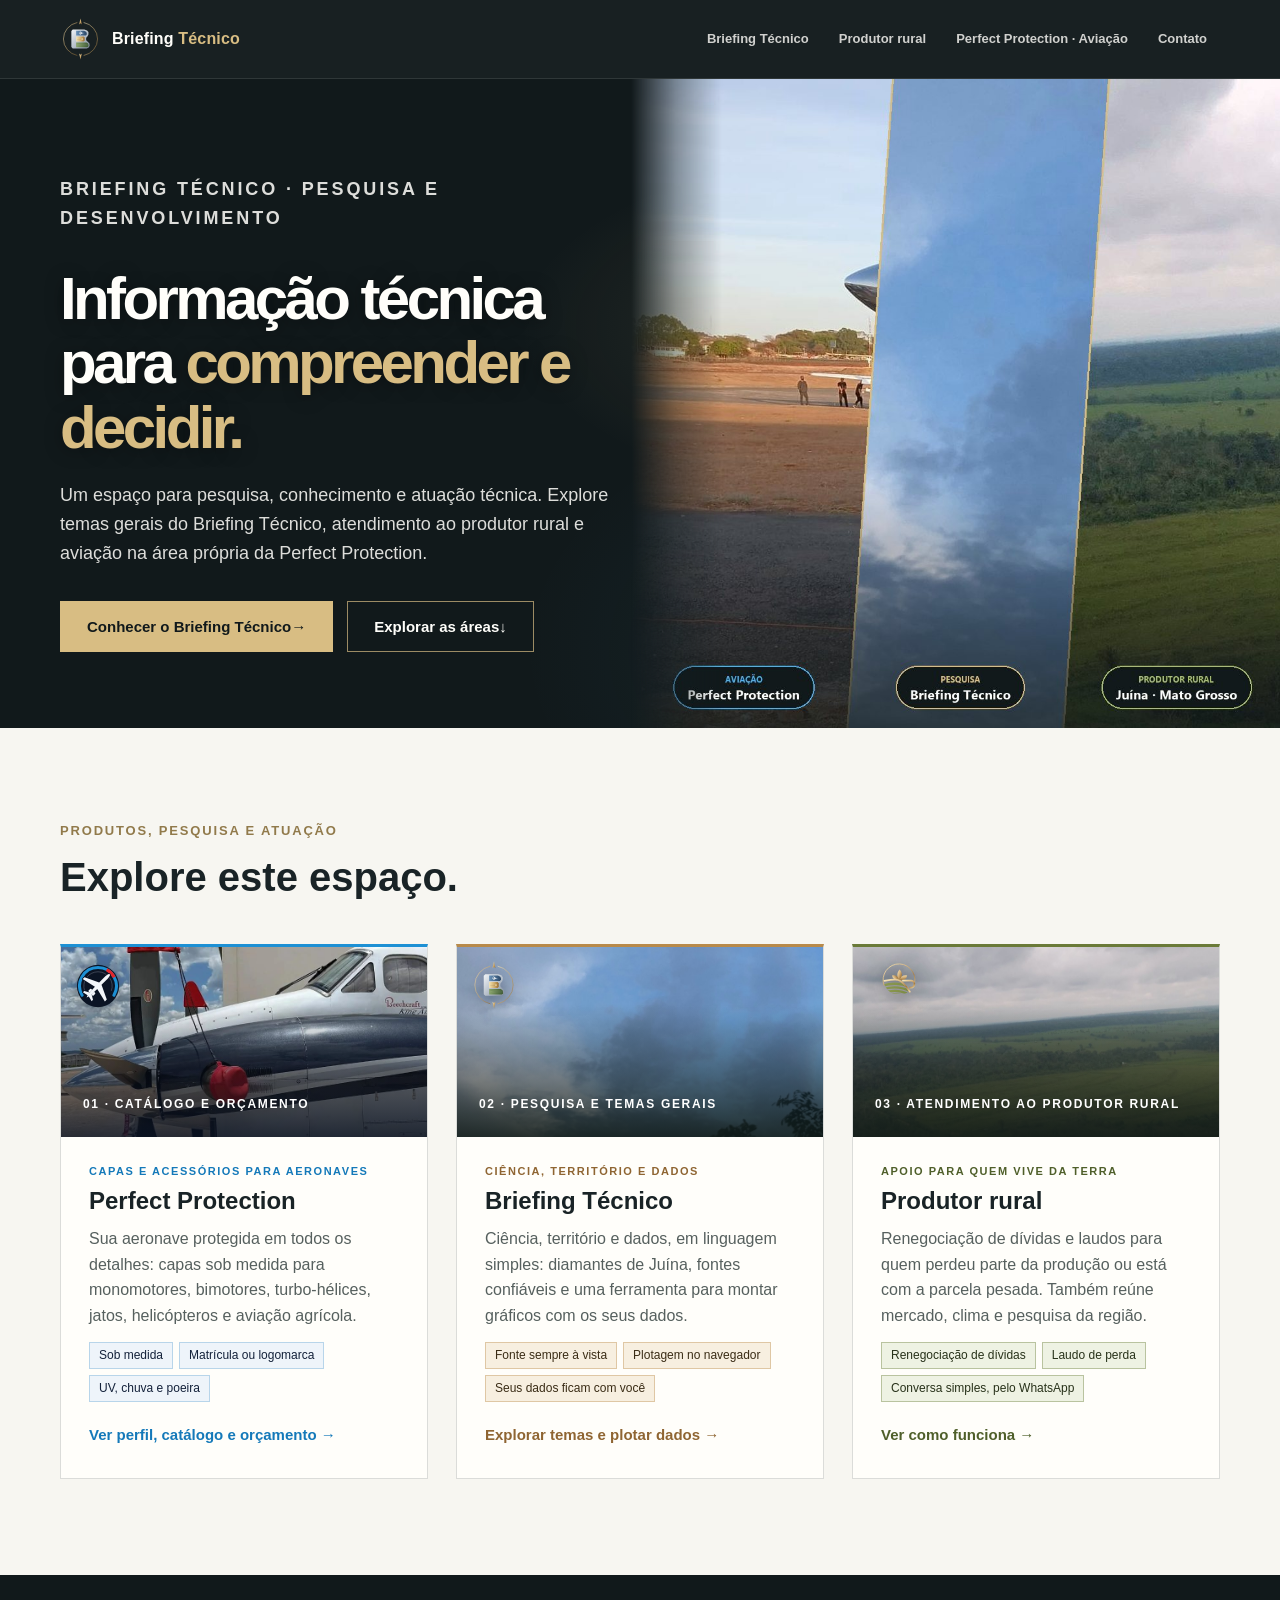
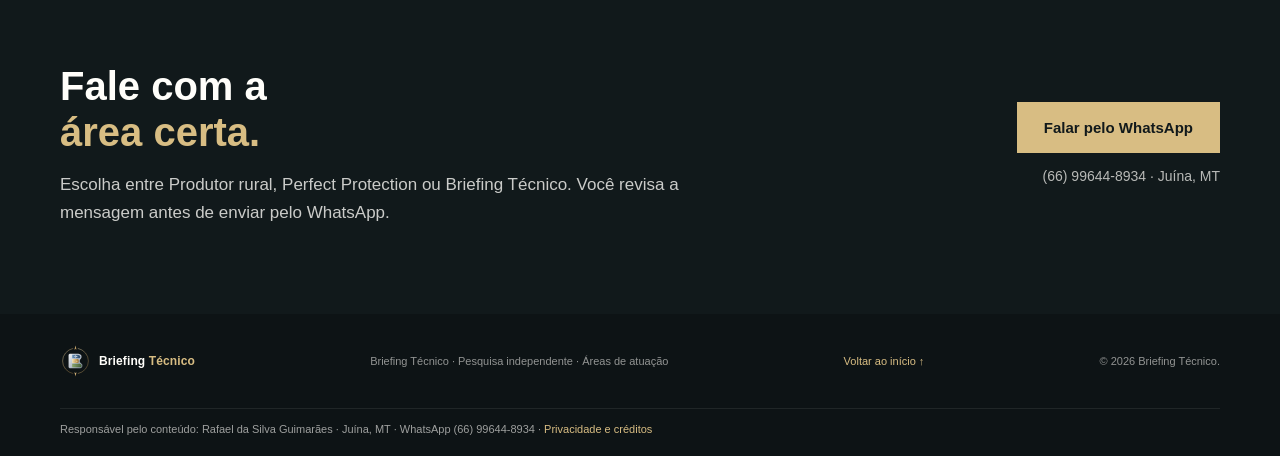
==== index.html @ 07adb164 "Publish Briefing Tecnico site Co-authored-by: Copilot App <223556219+Copilot@users.noreply.github.co" ====
<!doctype html>
<html lang="pt-BR">
  <head>
    <meta charset="utf-8">
    <meta name="viewport" content="width=device-width, initial-scale=1">
    <meta name="theme-color" content="#11191b">
    <meta name="description" content="Briefing Técnico reúne três áreas independentes: atendimento ao produtor rural, Perfect Protection e pesquisa de interesse geral.">
    <title>Briefing Técnico · Áreas independentes</title>
    <link rel="icon" href="assets/brand/briefing-tecnico-marca.svg" type="image/svg+xml">
    <link rel="stylesheet" href="styles.css?v=nav-20261015">
    <link rel="stylesheet" href="navegacao.css?v=cards-20261027">
    <link rel="stylesheet" href="ajustes.css?v=20261021">
    <link rel="stylesheet" href="perfect-protection.css?v=perfil-20261027">
    <link rel="stylesheet" href="banners.css?v=20261027b">
    <script src="script.js?v=locations-br-20261022" defer></script>
    <script src="navegacao.js?v=nav-20261015" defer></script>
  </head>
  <body>
    <a class="skip-link" href="#conteudo">Pular para o conteúdo</a>
    <header class="site-header">
      <div class="container header-row">
        <a class="brand-lockup" href="index.html" aria-label="Briefing Técnico, página inicial">
          <img src="assets/brand/briefing-tecnico-marca.svg" alt="" width="44" height="46">
          <span>Briefing <strong>Técnico</strong></span>
        </a>
        <button class="menu-toggle" type="button" aria-expanded="false" aria-controls="main-navigation">
          <span>Assuntos</span><span class="menu-icon" aria-hidden="true"><i></i><i></i></span>
        </button>
        <nav class="main-nav" id="main-navigation" aria-label="Áreas principais">
          <a class="topico" href="briefing.html">Briefing Técnico</a>
          <a class="topico" href="scr.html">Produtor rural</a>
          <a class="topico" href="perfect-protection.html">Perfect Protection · Aviação</a>
          <a class="topico" href="#janela-contato">Contato</a>
        </nav>
      </div>
    </header>

  <section class="janela" id="janela-produtor" tabindex="-1" aria-labelledby="t-produtor" hidden>
      <div class="janela-topo">
        <span class="janela-rotulo">Produtor rural</span>
        <button class="janela-fechar" type="button" data-fechar aria-label="Fechar: Sou produtor rural">Fechar ×</button>
      </div>
      <h2 id="t-produtor">Sou produtor rural</h2>
      <p>Apoio para quem vive da terra. Primeiro organizamos a dívida; quando for preciso, um laudo mostra ao banco o que aconteceu.</p>
      <div class="janela-item">
        <h3>Renegociação de dívidas</h3>
        <p>Ajuste de prazos e condições junto ao banco ou à cooperativa. As regras dependem de cada instituição e do programa.</p>
      </div>
      <div class="janela-item">
        <h3>Perdeu parte da produção?</h3>
        <p>Laudo técnico que registra a perda causada por seca, excesso de chuva ou outro evento, com documentos, dados oficiais e visita à propriedade.</p>
      </div>
      <div class="janela-item">
        <h3>A parcela ficou pesada?</h3>
        <p>Laudo que mostra quanto a propriedade consegue pagar hoje, comparando receitas e custos.</p>
      </div>

      <a class="janela-acao" href="scr.html">Ver como funciona →</a>
  </section>
  <section class="janela" id="janela-aeronave" tabindex="-1" aria-labelledby="t-aeronave" hidden>
      <div class="janela-topo">
        <span class="janela-rotulo">Aviação</span>
        <button class="janela-fechar" type="button" data-fechar aria-label="Fechar: Tenho uma aeronave">Fechar ×</button>
      </div>
      <h2 id="t-aeronave">Tenho uma aeronave</h2>
      <p>Capas e acessórios de proteção sob medida para aeronaves. Consulte o catálogo Perfect Protection e peça um orçamento pelo WhatsApp.</p>
      <div class="janela-item">
        <h3>Capas sob medida</h3>
        <p>Feitas para o modelo da sua aeronave. O orçamento considera fabricante, modelo e os itens desejados.</p>
      </div>
      <div class="janela-item">
        <h3>Proteção para hélices</h3>
        <p>Kits com capas e acessórios apresentados no catálogo da Perfect Protection.</p>
      </div>
      <div class="janela-item">
        <h3>Como pedir</h3>
        <p>Envie o tipo e o modelo da aeronave pelo WhatsApp. A disponibilidade e o ajuste das peças são confirmados antes do orçamento.</p>
      </div>

      <a class="janela-acao" href="perfect-protection.html">Conhecer a Perfect Protection →</a>
  </section>
  <section class="janela" id="janela-tempo" tabindex="-1" aria-labelledby="t-tempo" hidden>
      <div class="janela-topo">
        <span class="janela-rotulo">Pesquisa rural</span>
        <button class="janela-fechar" type="button" data-fechar aria-label="Fechar: Tempo e clima no campo">Fechar ×</button>
      </div>
      <h2 id="t-tempo">Tempo e clima no campo</h2>
      <p>Previsão, clima observado e estudos agroclimáticos estão organizados junto aos demais assuntos rurais, com fontes e limites de uso identificados.</p>
      <a class="janela-acao" href="scr.html">Entrar na área do produtor rural →</a>
  </section>
  <section class="janela" id="janela-pesquisa" tabindex="-1" aria-labelledby="t-pesquisa" hidden>
      <div class="janela-topo">
        <span class="janela-rotulo">Pesquisa por área</span>
        <button class="janela-fechar" type="button" data-fechar aria-label="Fechar: Cada assunto no seu espaço">Fechar ×</button>
      </div>
      <h2 id="t-pesquisa">Cada assunto no seu espaço</h2>
      <p>A navegação separa pesquisa rural, temas gerais e aviação para facilitar a consulta.</p>
      <div class="janela-item">
        <h3><a href="scr.html">Pesquisa rural</a></h3>
        <p>Serviços técnicos, pesquisa, mercado agropecuário, produção e clima.</p>
      </div>
      <div class="janela-item">
        <h3><a href="briefing.html">Briefing Técnico · temas gerais</a></h3>
        <p>Leituras e fontes de interesse independente, com ferramenta local de plotagem de dados.</p>
      </div>
      <div class="janela-item">
        <h3><a href="perfect-protection.html">Perfect Protection · aviação</a></h3>
        <p>Catálogo de capas e acessórios e referências aeronáuticas.</p>
      </div>

      <a class="janela-acao" href="briefing.html">Abrir a pesquisa independente →</a>
  </section>
  <section class="janela" id="janela-glossario" tabindex="-1" aria-labelledby="t-glossario" hidden>
      <div class="janela-topo">
        <span class="janela-rotulo">Glossário técnico</span>
        <button class="janela-fechar" type="button" data-fechar aria-label="Fechar: Glossário técnico">Fechar ×</button>
      </div>
      <h2 id="t-glossario">Glossário técnico</h2>
      <p>O glossário técnico, as siglas e as orientações sobre serviços rurais ficam reunidos na área do produtor rural.</p>
      <a class="janela-acao" href="scr.html#duvidas">Ver o glossário completo →</a>
  </section>
  <section class="janela" id="janela-contato" tabindex="-1" aria-labelledby="t-contato" hidden>
      <div class="janela-topo">
        <span class="janela-rotulo">Contato</span>
        <button class="janela-fechar" type="button" data-fechar aria-label="Fechar: Conte-nos o que você está construindo">Fechar ×</button>
      </div>
      <h2 id="t-contato">Conte-nos o que você está construindo</h2>
      <p>Escolha o assunto e, se quiser, escreva uma mensagem. Não há backend nem armazenamento de dados neste site.</p>
      <form class="whatsapp-form" data-whatsapp-form>
                    <label for="contact-subject">Assunto</label>
                    <select id="contact-subject" name="subject" required>
                      <option value="Briefing Técnico · pesquisa de interesse geral">Briefing Técnico · pesquisa de interesse geral</option>
                      <option value="Produtor rural · laudos e renegociação">Produtor rural · laudos e renegociação</option>
                      <option value="Perfect Protection · aviação">Perfect Protection · aviação</option>
                    </select>
                    <label for="contact-message">Mensagem <span>(opcional)</span></label>
                    <textarea id="contact-message" name="message" rows="3" maxlength="500" placeholder="Escreva aqui, sem incluir dados pessoais sensíveis."></textarea>
                    <button class="button button-gold" type="submit">Continuar no WhatsApp <span aria-hidden="true">↗</span></button>
                  </form>
                  <p class="form-privacy">O WhatsApp abrirá uma mensagem preenchida para revisão antes do envio. Este site não armazena os dados. WhatsApp: (66) 99644-8934.</p>
                  <noscript><a class="inline-link" href="https://wa.me/5566996448934" target="_blank" rel="noopener noreferrer">Abrir conversa direta no WhatsApp ↗</a></noscript>

  </section>

    <main id="conteudo">
      <section class="capa capa-briefing capa-com-banner" aria-labelledby="capa-titulo">
        <picture>
          <source media="(max-width: 1000px)" srcset="assets/banners/banner-inicial-faixa.jpg" width="1200" height="720">
          <source media="(max-width: 1240px)" srcset="assets/banners/banner-inicial-medio.jpg" width="760" height="1000">
          <img class="capa-foto" src="assets/banners/banner-inicial.jpg" alt="Avião agrícola amarelo, céu com nuvens e lavouras de Juína, em Mato Grosso" width="1000" height="1000">
        </picture>
        <div class="capa-veu" aria-hidden="true"></div>
        <div class="container">
          <div class="capa-texto">
            <p class="capa-kicker">Briefing Técnico · pesquisa e desenvolvimento</p>
            <h1 id="capa-titulo">Informação técnica<br>para <em>compreender e decidir.</em></h1>
            <p>Um espaço para pesquisa, conhecimento e atuação técnica. Explore temas gerais do Briefing Técnico, atendimento ao produtor rural e aviação na área própria da Perfect Protection.</p>
            <div class="capa-botoes">
              <a class="btn-ouro" href="briefing.html">Conhecer o Briefing Técnico <span aria-hidden="true">→</span></a>
              <a class="btn-linha" href="#portas-titulo">Explorar as áreas <span aria-hidden="true">↓</span></a>
            </div>
          </div>
        </div>
      </section>

      <section class="portas" aria-labelledby="portas-titulo">
        <div class="container">
          <p class="kicker">Produtos, pesquisa e atuação</p>
          <h2 id="portas-titulo">Explore este espaço.</h2>
          <div class="portas-grid">
            <a class="porta porta-pp" href="perfect-protection.html">
              <span class="porta-topo"><img src="assets/perfect-protection/perfil/perfil-card.jpg" alt="" width="900" height="450" loading="lazy"><img class="porta-selo" src="assets/perfect-protection/perfect-protection-simbolo.svg" alt="" width="46" height="50"><span>01 · Catálogo e orçamento</span></span>
              <span class="porta-corpo">
                <span class="porta-marca">Capas e acessórios para aeronaves</span>
                <h3>Perfect Protection</h3>
                <p>Sua aeronave protegida em todos os detalhes: capas sob medida para monomotores, bimotores, turbo-hélices, jatos, helicópteros e aviação agrícola.</p>
                <span class="porta-tags"><span>Sob medida</span><span>Matrícula ou logomarca</span><span>UV, chuva e poeira</span></span>
                <span class="porta-seta">Ver perfil, catálogo e orçamento →</span>
              </span>
            </a>
            <a class="porta porta-bt" href="briefing.html">
              <span class="porta-topo"><img src="assets/cloud-records/registro-02-2026-10-03-1744.jpg" alt="" width="900" height="450" loading="lazy"><img class="porta-selo" src="assets/brand/briefing-tecnico-marca.svg" alt="" width="46" height="48"><span>02 · Pesquisa e temas gerais</span></span>
              <span class="porta-corpo">
                <span class="porta-marca">Ciência, território e dados</span>
                <h3>Briefing Técnico</h3>
                <p>Ciência, território e dados, em linguagem simples: diamantes de Juína, fontes confiáveis e uma ferramenta para montar gráficos com os seus dados.</p>
                <span class="porta-tags"><span>Fonte sempre à vista</span><span>Plotagem no navegador</span><span>Seus dados ficam com você</span></span>
                <span class="porta-seta">Explorar temas e plotar dados →</span>
              </span>
            </a>
            <a class="porta porta-pr" href="scr.html">
              <span class="porta-topo"><img src="assets/scr/juina-aerea.jpg" alt="" width="900" height="450" loading="lazy"><img class="porta-selo" src="assets/scr/scr-logo.svg" alt="" width="60" height="32"><span>03 · Atendimento ao produtor rural</span></span>
              <span class="porta-corpo">
                <span class="porta-marca">Apoio para quem vive da terra</span>
                <h3>Produtor rural</h3>
                <p>Renegociação de dívidas e laudos para quem perdeu parte da produção ou está com a parcela pesada. Também reúne mercado, clima e pesquisa da região.</p>
                <span class="porta-tags"><span>Renegociação de dívidas</span><span>Laudo de perda</span><span>Conversa simples, pelo WhatsApp</span></span>
                <span class="porta-seta">Ver como funciona →</span>
              </span>
            </a>
          </div>
        </div>
      </section>

      <section class="faixa-contato" aria-labelledby="contato-titulo">
        <div class="container">
          <div>
            <h2 id="contato-titulo">Fale com a<br><em>área certa.</em></h2>
            <p>Escolha entre Produtor rural, Perfect Protection ou Briefing Técnico. Você revisa a mensagem antes de enviar pelo WhatsApp.</p>
          </div>
          <div class="faixa-contato-acao">
            <button class="btn-ouro" type="button" data-janela="contato" aria-controls="janela-contato" aria-expanded="false">Falar pelo WhatsApp</button>
            <span>(66) 99644-8934 · Juína, MT</span>
          </div>
        </div>
      </section>
    </main>

    <footer class="site-footer">
      <div class="container footer-row">
        <a class="brand-lockup footer-lockup" href="index.html">
          <img src="assets/brand/briefing-tecnico-marca.svg" alt="" width="34" height="36" loading="lazy">
          <span>Briefing <strong>Técnico</strong></span>
        </a>
        <p>Briefing Técnico · Pesquisa independente · Áreas de atuação</p>
        <a href="#conteudo">Voltar ao início ↑</a>
        <small>© <span data-year>2026</span> Briefing Técnico.</small>
      </div>
      <div class="container rodape-legal">
        <p>Responsável pelo conteúdo: Rafael da Silva Guimarães · Juína, MT · WhatsApp (66) 99644-8934 · <a href="privacidade.html">Privacidade e créditos</a></p>
      </div>
    </footer>
  </body>
</html>
---- styles.css ----
:root {
  --ink: #192326;
  --ink-muted: #56605e;
  --night: #11191b;
  --night-alt: #192426;
  --gold: #d8bd83;
  --gold-deep: #917a4b;
  --paper: #f7f6f1;
  --sand: #ecebe3;
  --line: rgba(25, 35, 38, .15);
  --white: #fffefa;
  --pp-blue: #1d90d4;
  --pp-light-blue: #4fb0ec;
  --pp-night: #0b1424;
  --font: "Segoe UI", "Helvetica Neue", sans-serif;
  --display: "Segoe UI", "Helvetica Neue", sans-serif;
  --width: 1160px;
}

* { box-sizing: border-box; }
html { scroll-behavior: smooth; scroll-padding-top: 90px; }
body { min-width: 320px; margin: 0; color: var(--ink); background: var(--paper); font: 16px/1.65 var(--font); -webkit-font-smoothing: antialiased; }
img { display: block; max-width: 100%; }
a { color: inherit; }
a:focus-visible, button:focus-visible { outline: 3px solid var(--pp-blue); outline-offset: 4px; }
::selection { background: var(--gold); color: var(--night); }
.container { width: min(var(--width), calc(100% - 64px)); margin-inline: auto; }
.skip-link { position: absolute; z-index: 30; top: 8px; left: 8px; padding: 10px 14px; transform: translateY(-150%); color: var(--night); background: white; }
.skip-link:focus { transform: translateY(0); }
.site-header { position: sticky; z-index: 15; top: 0; color: var(--white); background: rgba(17, 25, 27, .97); border-bottom: 1px solid rgba(255,255,255,.1); backdrop-filter: blur(14px); }
.header-row, .brand-lockup, .main-nav, .hero-actions, .footer-row { display: flex; align-items: center; }
.header-row { min-height: 78px; justify-content: space-between; gap: 28px; }
.home-hero-grid > *, .intro-grid > *, .contact-row > *, .scr-contact-row > *,
.brand-hero-grid > *, .pp-hero-grid > *, .pp-contact-row > * { min-width: 0; }
.brand-lockup { flex: 0 0 auto; gap: 11px; color: var(--white); font: 600 16px/1.2 var(--display); letter-spacing: .01em; text-decoration: none; }
.brand-lockup img { width: 41px; height: 43px; object-fit: contain; }
.brand-lockup strong { color: var(--gold); }
.main-nav { gap: clamp(18px, 3vw, 42px); }
.main-nav a { color: rgba(255,254,250,.76); font-size: 12px; font-weight: 600; text-decoration: none; transition: color .18s ease; }
.main-nav a:hover, .main-nav a:focus-visible { color: var(--gold); }
.main-nav .nav-cta { padding: 10px 14px; color: var(--gold); border: 1px solid rgba(216,189,131,.54); }
.nav-cta span { margin-left: 8px; }
.menu-toggle { display: none; }
.home-hero { position: relative; overflow: hidden; padding-top: 78px; color: var(--white); background: var(--night); }
.home-hero::after { position: absolute; right: 0; bottom: 64px; left: 0; height: 1px; background: rgba(255,255,255,.12); content: ""; }
.home-hero-grid { position: relative; z-index: 1; display: grid; grid-template-columns: 1.05fr .75fr; align-items: center; gap: 70px; padding-bottom: 72px; }
.home-hero-copy { padding: 20px 0 40px; }
.eyebrow { display: flex; align-items: center; gap: 11px; margin: 0 0 19px; color: var(--gold); font-size: 11px; font-weight: 700; letter-spacing: .17em; line-height: 1.5; text-transform: uppercase; }
.eyebrow > span { width: 24px; height: 1px; flex: 0 0 24px; background: currentColor; }
h1, h2, h3, p { margin-top: 0; }
h1, h2, h3 { font-family: var(--display); }
h1 { max-width: 660px; margin-bottom: 20px; font-size: clamp(44px, 6vw, 74px); font-weight: 600; letter-spacing: -.06em; line-height: 1.04; }
h1 em, h2 em { color: var(--gold); font-style: normal; }
.hero-description { max-width: 535px; margin-bottom: 27px; color: rgba(255,254,250,.7); font-size: 15px; line-height: 1.8; }
.hero-actions { flex-wrap: wrap; gap: 18px 26px; }
.button { display: inline-flex; min-height: 47px; align-items: center; justify-content: center; gap: 15px; padding: 12px 17px; font-size: 12px; font-weight: 700; line-height: 1.35; text-decoration: none; transition: background .18s ease, color .18s ease, transform .18s ease, border-color .18s ease; }
.button:hover { transform: translateY(-2px); }
.button-gold { color: var(--night); background: var(--gold); }
.button-gold:hover { background: var(--white); }
.button-blue { color: var(--white); background: var(--pp-blue); }
.button-blue:hover { background: var(--pp-light-blue); }
.inline-link, .source-link { display: inline-flex; align-items: center; gap: 10px; font-size: 12px; font-weight: 700; text-decoration: none; }
.inline-link { color: var(--gold); }
.location-note { margin: 37px 0 0; color: rgba(255,254,250,.64); font-size: 12px; }
.location-note span { margin-right: 7px; color: var(--gold); font-size: 18px; vertical-align: -1px; }
.hero-visual { position: relative; display: grid; width: min(100%, 430px); min-height: 360px; align-content: center; justify-items: center; justify-self: end; gap: 20px; margin: 0; padding: 38px; background: radial-gradient(ellipse at center, rgba(216,189,131,.08), transparent 64%), rgba(255,255,255,.025); border: 1px solid rgba(216,189,131,.38); }
.hero-visual::before { position: absolute; z-index: 1; top: -4px; left: -4px; width: 8px; height: 8px; border: 1px solid var(--gold); content: ""; }
.hero-poster { width: min(60%, 220px); height: auto; object-fit: contain; }
.hero-visual figcaption { display: grid; gap: 5px; color: rgba(255,254,250,.65); font-size: 11px; letter-spacing: .11em; text-align: center; text-transform: uppercase; }
.hero-visual figcaption strong { color: var(--white); font-size: 17px; letter-spacing: .08em; }
.hero-visual figcaption span { font-size: 11px; line-height: 1.6; }
.hero-orbit { position: absolute; z-index: 0; width: 620px; height: 620px; border: 1px solid rgba(216,189,131,.08); border-radius: 50%; pointer-events: none; }
.orbit-one { top: -370px; right: -120px; }
.orbit-two { top: -310px; right: -60px; }
.home-hero-bottom { position: relative; z-index: 1; display: flex; min-height: 62px; flex-wrap: wrap; align-items: center; justify-content: space-between; gap: 8px 18px; color: rgba(255,254,250,.59); font-size: 11px; font-weight: 700; letter-spacing: .15em; text-transform: uppercase; }
.home-hero-bottom span + span::before { margin-right: 17px; color: var(--gold); content: "·"; }
.weather-section { padding: 78px 0; color: var(--white); background: var(--night-alt); border-top: 1px solid rgba(216,189,131,.28); border-bottom: 1px solid rgba(255,255,255,.1); }
.weather-heading { display: flex; align-items: end; justify-content: space-between; gap: 28px; margin-bottom: 27px; }
.weather-heading .eyebrow { margin-bottom: 12px; }
.weather-heading h2 { margin-bottom: 8px; font-size: clamp(34px, 4.4vw, 48px); font-weight: 600; letter-spacing: -.055em; line-height: 1.12; }
.weather-heading > div > p:last-child { margin: 0; color: rgba(255,254,250,.65); font-size: 12px; }
.weather-refresh { min-height: 42px; flex: 0 0 auto; padding: 9px 13px; color: var(--gold); background: transparent; border: 1px solid rgba(216,189,131,.52); font: 700 12px var(--font); cursor: pointer; }
.weather-refresh:hover { color: var(--night); background: var(--gold); }
.weather-refresh:disabled { opacity: .6; cursor: wait; }
.weather-refresh span { margin-left: 8px; font-size: 16px; }
.weather-location-form { margin: 20px 0 16px; padding: 16px 18px; background: rgba(255,255,255,.035); border: 1px solid rgba(216,189,131,.25); }
.weather-location-form fieldset { display: grid; grid-template-columns: minmax(170px,.7fr) minmax(0,1.6fr) auto; align-items: end; gap: 12px; margin: 0; padding: 0; border: 0; }
.weather-location-form legend { margin-bottom: 12px; color: var(--gold); font-size: 11px; font-weight: 700; letter-spacing: .12em; text-transform: uppercase; }
.weather-location-form label { display: grid; gap: 5px; color: rgba(255,254,250,.75); font-size: 11px; font-weight: 600; }
.weather-location-form select, .weather-location-form input { width: 100%; min-width: 0; min-height: 40px; padding: 8px 10px; color: var(--ink); background: var(--white); border: 1px solid rgba(25,35,38,.25); border-radius: 0; font: 12px/1.4 var(--font); }
.weather-location-form select:focus-visible, .weather-location-form input:focus-visible { outline: 3px solid var(--pp-light-blue); outline-offset: 2px; }
.weather-location-brazil { display: grid; grid-template-columns: minmax(130px,.7fr) minmax(150px,1fr); gap: 10px; }
.weather-location-search, .weather-location-submit { min-height: 40px; padding: 9px 12px; color: var(--night); background: var(--gold); border: 0; font: 700 11px/1.4 var(--font); cursor: pointer; }
.weather-location-search:hover, .weather-location-submit:hover { background: var(--white); }
.weather-location-search:disabled, .weather-location-submit:disabled { opacity: .6; cursor: wait; }
.weather-location-submit { white-space: nowrap; }
.weather-location-submit span { margin-left: 8px; }
.weather-location-message { margin: 9px 0 0; color: rgba(255,254,250,.55); font-size: 10px; line-height: 1.6; }
.weather-location-scope { margin: -5px 0 16px; color: rgba(255,254,250,.48); font-size: 10px; line-height: 1.6; }
.weather-status { min-height: 25px; margin: 0 0 13px; color: rgba(255,254,250,.68); font-size: 12px; }
.weather-current { display: grid; grid-template-columns: .72fr 1.6fr; gap: 22px; padding: 21px; border: 1px solid rgba(216,189,131,.35); }
.weather-current[hidden] { display: none; }
.weather-current-main { display: flex; flex-direction: column; justify-content: center; gap: 5px; }
.weather-current-label, .weather-metrics > div > span { color: rgba(255,254,250,.58); font-size: 11px; font-weight: 700; letter-spacing: .1em; text-transform: uppercase; }
.weather-current-main > strong { color: var(--gold); font-size: 22px; line-height: 1.25; }
.weather-current-time { color: rgba(255,254,250,.7); font-size: 11px; }
.weather-metrics { display: grid; grid-template-columns: repeat(4, minmax(0,1fr)); gap: 10px; }
.weather-metrics > div { display: grid; align-content: center; gap: 6px; min-height: 66px; padding: 9px 11px; background: rgba(255,255,255,.035); }
.weather-metrics > div > strong { font-size: 16px; font-weight: 600; }
.weather-days { display: grid; grid-template-columns: repeat(5, minmax(0,1fr)); gap: 10px; margin-top: 12px; }
.weather-day { min-height: 91px; padding: 12px; background: rgba(255,255,255,.035); border: 1px solid rgba(255,255,255,.1); }
.weather-day > span { display: block; color: rgba(255,254,250,.61); font-size: 11px; font-weight: 700; letter-spacing: .07em; }
.weather-day > span::first-letter { text-transform: uppercase; }
.weather-day > strong { display: block; margin-top: 6px; color: var(--gold); font-size: 12px; }
.weather-day > p { margin: 4px 0 0; color: rgba(255,254,250,.8); font-size: 12px; }
.weather-attribution, .weather-privacy-note, .weather-reference { max-width: 850px; margin: 14px 0 0; color: rgba(255,254,250,.57); font-size: 11px; line-height: 1.7; }
.weather-attribution a, .weather-reference a { color: var(--gold); text-underline-offset: 3px; }
.weather-privacy-note { color: rgba(255,254,250,.48); }
.cloud-gallery-section { padding: 54px 0; border-bottom: 1px solid var(--line); }
.cloud-gallery-heading { display: flex; align-items: end; justify-content: space-between; gap: 24px; margin-bottom: 18px; }
.cloud-gallery-heading > div { max-width: 680px; }
.cloud-gallery-heading .eyebrow { margin-bottom: 8px; }
.cloud-gallery-heading h2 { margin-bottom: 8px; font-size: clamp(29px, 3.5vw, 40px); font-weight: 600; letter-spacing: -.055em; line-height: 1.1; }
.cloud-gallery-heading h2 em { color: #937b47; font-style: normal; }
.cloud-gallery-heading > div > p:last-child { max-width: 600px; margin: 0; color: var(--ink-muted); font-size: 12px; line-height: 1.7; }
.cloud-submit-link { display: inline-flex; min-height: 38px; flex: 0 0 auto; align-items: center; gap: 10px; padding: 8px 11px; color: var(--night); background: var(--gold); font-size: 11px; font-weight: 700; text-decoration: none; }
.cloud-submit-link:hover { background: #e5d2a8; }
.cloud-submit-link span { font-size: 13px; }
.cloud-gallery-grid { display: grid; grid-template-columns: repeat(5, minmax(0, 1fr)); gap: 10px; }
.cloud-record-card { min-width: 0; margin: 0; overflow: hidden; background: rgba(255,255,255,.68); border: 1px solid var(--line); }
.cloud-record-card img { width: 100%; height: auto; aspect-ratio: 3 / 2; object-fit: contain; background: var(--sand); }
.cloud-record-card figcaption { display: grid; grid-template-columns: 1fr auto; align-items: baseline; gap: 3px 6px; padding: 8px 10px 9px; }
.cloud-record-number { color: #74613b; font-size: 11px; font-weight: 700; letter-spacing: .1em; text-transform: uppercase; }
.cloud-record-card time { color: var(--ink); font-size: 11px; font-weight: 700; }
.cloud-record-card figcaption p { grid-column: 1 / -1; margin: 0; color: var(--ink-muted); font-size: 11px; }
.cloud-feature-grid { max-width: 760px; margin-bottom: 10px; }
.cloud-record-feature img { aspect-ratio: 3 / 2; object-fit: contain; }
.cloud-record-feature .cloud-record-number { color: #5f4c28; }
.cloud-record-feature time { overflow-wrap: anywhere; }
.cloud-gallery-note { max-width: 880px; margin: 12px 0 0; color: #5f6158; font-size: 11px; line-height: 1.7; }
.reference-directory { margin-top: 46px; }
.reference-heading { display: flex; align-items: end; justify-content: space-between; gap: 26px; margin-bottom: 17px; }
.reference-heading h3 { margin: 0; font-size: 20px; letter-spacing: -.035em; }
.reference-heading > p { max-width: 540px; margin: 0; color: var(--ink-muted); font-size: 12px; line-height: 1.7; }
.reference-grid { display: grid; grid-template-columns: repeat(3, minmax(0,1fr)); gap: 13px; }
.reference-card { display: flex; min-width: 0; flex-direction: column; padding: 18px; background: rgba(255,255,255,.38); border: 1px solid var(--line); }
.reference-card > span { color: #74613b; font-size: 11px; font-weight: 700; letter-spacing: .12em; text-transform: uppercase; }
.reference-card h4 { margin: 12px 0 6px; font-size: 16px; letter-spacing: -.025em; }
.reference-card > p { margin: 0 0 16px; color: var(--ink-muted); font-size: 11px; line-height: 1.65; }
.reference-links { display: grid; gap: 9px; margin-top: auto; }
.reference-links a { display: flex; align-items: baseline; justify-content: space-between; gap: 8px; color: #625231; font-size: 11px; font-weight: 700; text-decoration-thickness: 1px; text-underline-offset: 3px; }
.reference-links a:hover { color: var(--ink); }
.reference-links a span { flex: 0 0 auto; color: var(--gold-deep); }
.section-light { background: var(--paper); }
.intro-section, .brands-section, .research-section { padding: 100px 0; }
.intro-grid { display: grid; grid-template-columns: 1fr .75fr; align-items: start; gap: 70px; }
.eyebrow-light { color: #827146; }
.intro-grid h2, .section-heading h2, .contact-row h2, .scr-contact h2, .pp-contact h2 { margin-bottom: 18px; font-size: clamp(37px, 4.7vw, 57px); font-weight: 600; letter-spacing: -.055em; line-height: 1.12; }
.intro-grid h2 em, .section-light .section-heading h2 em { color: #937b47; }
.intro-copy { padding-top: 38px; }
.intro-copy > p:first-child { color: #3f4b4a; font-size: 15px; line-height: 1.9; }
.editorial-note { color: #858478; font-size: 12px; line-height: 1.7; }
.intro-copy .editorial-note { color: #5f6158; }
.path-heading { margin-bottom: 32px; }
.path-heading > p:last-child { color: var(--ink-muted); }
.path-grid { display: grid; grid-template-columns: repeat(4, minmax(0,1fr)); gap: 14px; }
.path-card { position: relative; min-height: 196px; padding: 22px 22px 30px; color: var(--ink); background: rgba(255,255,255,.5); border: 1px solid var(--line); text-decoration: none; transition: border-color .18s ease, transform .18s ease, background .18s ease; }
.path-card:hover { transform: translateY(-3px); background: var(--white); border-color: var(--gold-deep); }
.path-card > span { color: #74613b; font-size: 11px; font-weight: 700; letter-spacing: .12em; text-transform: uppercase; }
.path-card h3 { max-width: 230px; margin: 20px 0 7px; font-size: 18px; letter-spacing: -.035em; }
.path-card p { max-width: 230px; margin: 0; color: var(--ink-muted); font-size: 12px; line-height: 1.65; }
.path-card b { position: absolute; right: 18px; bottom: 14px; color: var(--gold-deep); font-size: 17px; }
.practice-grid { display: grid; grid-template-columns: repeat(4, 1fr); margin-top: 49px; border-top: 1px solid var(--line); border-bottom: 1px solid var(--line); }
.practice-item { min-height: 181px; padding: 22px 24px 23px 0; }
.practice-item + .practice-item { padding-left: 22px; border-left: 1px solid var(--line); }
.practice-item > span { color: var(--gold-deep); font-size: 11px; font-weight: 700; letter-spacing: .13em; }
.practice-item h3 { margin: 21px 0 7px; font-size: 16px; letter-spacing: -.02em; }
.practice-item p { margin-bottom: 0; color: var(--ink-muted); font-size: 12px; line-height: 1.7; }
.brands-section { color: var(--white); background: var(--night); }
.section-heading { max-width: 680px; margin-bottom: 42px; }
.section-heading h2 { margin-bottom: 14px; }
.section-heading > p:last-child { max-width: 560px; margin-bottom: 0; color: rgba(255,254,250,.65); font-size: 13px; }
.section-light .section-heading > p:last-child { color: var(--ink-muted); }
.brand-card-grid { display: grid; grid-template-columns: repeat(2, minmax(0,1fr)); gap: 22px; }
.brand-feature { position: relative; min-height: 386px; overflow: hidden; border: 1px solid rgba(255,255,255,.14); transition: border-color .2s ease, transform .2s ease; }
.brand-feature:hover { transform: translateY(-3px); border-color: rgba(216,189,131,.67); }
.brand-feature-scr { background: radial-gradient(ellipse at 68% 38%, rgba(216,189,131,.11), transparent 45%), #17211c; border-top: 2px solid var(--gold); }
.brand-feature-pp { background: radial-gradient(ellipse at 67% 36%, rgba(29,144,212,.14), transparent 45%), #0d1728; border-top: 2px solid var(--pp-blue); }
.feature-link { display: flex; height: 100%; min-height: 386px; flex-direction: column; padding: 23px 27px; text-decoration: none; }
.feature-logo { align-self: flex-start; object-fit: contain; object-position: left center; }
.feature-logo-scr { width: 180px; height: 112px; margin-top: 4px; }
.feature-logo-pp { width: min(260px, 78%); height: 82px; margin-top: 19px; }
.feature-copy { margin-top: auto; }
.feature-subtitle { color: var(--gold); font-size: 11px; font-weight: 700; letter-spacing: .14em; text-transform: uppercase; }
.brand-feature-pp .feature-subtitle { color: var(--pp-light-blue); }
.feature-copy h3 { margin: 6px 0 7px; font-size: 30px; font-weight: 700; letter-spacing: -.05em; }
.feature-copy p { max-width: 460px; margin-bottom: 15px; color: rgba(255,254,250,.7); font-size: 12px; line-height: 1.7; }
.feature-more { display: inline-flex; align-items: center; gap: 12px; color: var(--gold); font-size: 11px; font-weight: 700; }
.brand-feature-pp .feature-more { color: var(--pp-light-blue); }
.feature-more b { font-size: 15px; }
.brands-note { margin: 15px 0 0; color: rgba(255,254,250,.68); font-size: 12px; }
.research-section { background: var(--sand); }
.research-heading { display: flex; max-width: none; align-items: end; justify-content: space-between; gap: 40px; }
.research-heading > p { max-width: 390px; margin: 0 0 5px; color: var(--ink-muted); font-size: 12px; line-height: 1.8; }
.research-list { border-top: 1px solid var(--line); }
.research-feature { padding: 22px 0 18px; border-bottom: 1px solid var(--line); }
.research-meta { display: flex; flex-wrap: wrap; justify-content: space-between; gap: 8px; margin-bottom: 13px; color: #77724f; font-size: 11px; font-weight: 700; letter-spacing: .12em; text-transform: uppercase; }
.research-meta span + span { color: #66685d; }
.research-content { display: flex; align-items: center; justify-content: space-between; gap: 30px; }
.research-content > div { max-width: 760px; }
.research-content h3 { margin: 0 0 7px; font-size: 22px; letter-spacing: -.04em; }
.research-content p { margin: 0; color: var(--ink-muted); font-size: 12px; line-height: 1.75; }
.source-link { flex: 0 0 auto; color: #74613b; }
.citation { max-width: 840px; margin: 13px 0 0; color: #5f6158; font-size: 12px; line-height: 1.7; }
.research-map-feature > h3 { margin: 0 0 15px; font-size: 22px; letter-spacing: -.04em; }
.research-map-layout { display: grid; grid-template-columns: minmax(0, 1.65fr) minmax(230px, .75fr); align-items: start; gap: 20px; }
.research-map-viewer { min-width: 0; padding: 12px; background: #fff; border: 1px solid var(--line); }
.research-map-toolbar { display: grid; gap: 10px; margin-bottom: 8px; }
.research-map-zoom { display: flex; flex-wrap: wrap; gap: 6px; }
.research-map-zoom button { min-height: 34px; padding: 6px 10px; color: var(--ink); background: var(--paper); border: 1px solid var(--line); font: 600 12px var(--font); cursor: pointer; }
.research-map-zoom button:first-child, .research-map-zoom button:nth-child(2) { min-width: 36px; font-size: 18px; }
.research-map-zoom button:disabled, .research-map-layers input:disabled { cursor: not-allowed; opacity: .55; }
.research-map-zoom button:focus-visible, .research-map-layers input:focus-visible, .research-map-station-list button:focus-visible { outline: 3px solid var(--gold-deep); outline-offset: 2px; }
.research-map-layers { display: flex; flex-wrap: wrap; gap: 7px 14px; }
.research-map-layers label { display: inline-flex; align-items: center; gap: 6px; color: var(--ink-muted); font-size: 11px; cursor: pointer; }
.research-map-layers input { accent-color: var(--gold-deep); }
.research-map-status { min-height: 18px; margin: 0 0 7px; color: var(--ink-muted); font-size: 11px; }
.research-map-stage { overflow: hidden; background: #e7edea; border: 1px solid var(--line); }
.research-map-fallback, .research-map-svg { display: block; width: 100%; height: auto; }
.research-map-fallback[hidden], .research-map-svg[hidden] { display: none; }
.research-map-svg { aspect-ratio: 1; cursor: grab; touch-action: none; }
.research-map-svg.is-dragging { cursor: grabbing; }
.research-map-hint { margin: 8px 0; color: var(--ink-muted); font-size: 10px; line-height: 1.6; }
.research-map-station-details { min-height: 42px; padding: 9px 10px; color: var(--ink); background: #f5f3eb; border-left: 3px solid var(--gold); font-size: 11px; line-height: 1.65; }
.research-map-station-list { display: grid; grid-template-columns: repeat(auto-fit, minmax(140px, 1fr)); gap: 5px; max-height: 150px; overflow: auto; margin-top: 8px; }
.research-map-station-list button { padding: 6px 7px; color: #625231; background: #fff; border: 1px solid var(--line); font: 600 10px/1.4 var(--font); text-align: left; cursor: pointer; }
.research-map-station-list button[aria-pressed="true"] { color: var(--ink); background: #eee4ca; border-color: var(--gold-deep); }
.research-map-noscript { color: #7a4b1d; font-size: 12px; line-height: 1.6; }
.research-map-water { fill: #e7edea; }
.research-map-svg [data-layer-content].is-hidden { display: none; }
.research-map-state { stroke: #a9a595; stroke-width: 1; vector-effect: non-scaling-stroke; }
.research-map-grid line { stroke: rgba(120,130,128,.25); stroke-width: .7; vector-effect: non-scaling-stroke; }
.research-map-influence { fill-opacity: .58; stroke: #fff; stroke-width: 1.3; vector-effect: non-scaling-stroke; }
.research-map-municipality { fill: none; stroke: #11191b; stroke-width: 2.2; fill-rule: evenodd; vector-effect: non-scaling-stroke; }
.research-map-center line { stroke: #11191b; stroke-width: 2; vector-effect: non-scaling-stroke; }
.research-map-station { cursor: pointer; }
.research-map-station-halo { fill: #d8bd83; stroke: #fff; stroke-width: 1.3; vector-effect: non-scaling-stroke; }
.research-map-station-dot { fill: #917a4b; stroke: #fff; stroke-width: 1; vector-effect: non-scaling-stroke; }
.research-map-station[data-station-code="A920"] .research-map-station-halo { fill: #d8bd83; }
.research-map-station[data-station-code="A920"] .research-map-station-dot { fill: #11191b; }
.research-map-station.is-no-data .research-map-station-halo { fill: #f7f6f1; stroke: #11191b; }
.research-map-station.is-no-data .research-map-station-dot { fill: none; stroke: none; }
.research-map-station[aria-pressed="true"] .research-map-station-halo { stroke: #11191b; stroke-width: 2; }
.research-map-station:focus-visible .research-map-station-halo { stroke: #1d90d4; stroke-width: 3; }
.research-map-station-label { fill: #11191b; stroke: #f7f6f1; stroke-width: 3px; paint-order: stroke; font: 600 10px var(--font); pointer-events: none; }
.research-map-frame { fill: none; stroke: #c9c6b8; stroke-width: 1.2; pointer-events: none; vector-effect: non-scaling-stroke; }
.research-map-scale line { stroke: #11191b; stroke-width: 2; vector-effect: non-scaling-stroke; }
.research-map-scale text { fill: #11191b; font: 11px var(--font); }
.research-map-details { padding: 14px; background: rgba(255,255,255,.45); border: 1px solid var(--line); }
.research-map-details h4 { margin: 0 0 9px; font-size: 15px; }
.research-map-details p { margin: 0 0 11px; color: var(--ink-muted); font-size: 12px; line-height: 1.7; }
.research-map-downloads { display: grid; gap: 9px; margin-top: 17px; }
.research-map-downloads a { display: flex; align-items: baseline; justify-content: space-between; gap: 8px; color: #625231; font-size: 11px; font-weight: 700; text-decoration-thickness: 1px; text-underline-offset: 3px; }
.research-map-downloads a:hover { color: var(--ink); }
.research-map-downloads a span { flex: 0 0 auto; color: var(--ink-muted); font-size: 10px; font-weight: 500; }
.contact-section { padding: 81px 0; color: var(--white); background: var(--night); border-top: 1px solid rgba(216,189,131,.34); }
.contact-row { display: grid; grid-template-columns: 1fr .72fr; gap: 80px; }
.contact-row h2 { font-size: clamp(38px, 4.8vw, 54px); }
.contact-copy { padding-top: 27px; }
.contact-copy > p { color: rgba(255,254,250,.67); font-size: 12px; line-height: 1.8; }
.whatsapp-form { display: grid; gap: 9px; }
.whatsapp-form label { margin-top: 4px; color: rgba(255,254,250,.88); font-size: 12px; font-weight: 700; }
.whatsapp-form label span { color: rgba(255,254,250,.56); font-weight: 400; }
.whatsapp-form input, .whatsapp-form select, .whatsapp-form textarea { width: 100%; min-height: 44px; padding: 10px 12px; color: var(--ink); background: var(--white); border: 1px solid rgba(25,35,38,.25); border-radius: 0; font: 12px/1.5 var(--font); }
.whatsapp-form textarea { min-height: 88px; resize: vertical; }
.whatsapp-form input:focus-visible, .whatsapp-form select:focus-visible, .whatsapp-form textarea:focus-visible { outline: 3px solid var(--pp-light-blue); outline-offset: 2px; }
.whatsapp-form .button { justify-self: start; border: 0; cursor: pointer; }
.form-privacy { margin: 11px 0 0; color: rgba(255,254,250,.58); font-size: 11px; line-height: 1.65; }
.contact-copy noscript { display: block; margin-top: 12px; }
.site-footer { color: rgba(255,254,250,.55); background: #0d1315; }
.footer-row { min-height: 94px; flex-wrap: wrap; justify-content: space-between; gap: 13px 20px; padding-block: 17px; }
.footer-lockup { gap: 8px; font-size: 12px; }
.footer-lockup img { width: 31px; height: 32px; }
.footer-row p, .footer-row small, .footer-row > a:not(.brand-lockup) { margin: 0; font-size: 11px; }
.footer-row > a:not(.brand-lockup) { color: var(--gold); text-decoration: none; }

/* SCR page */
.scr-page { --forest-deep: #111b17; }
.brand-page-hero { overflow: hidden; color: var(--white); background: var(--forest-deep); }
.brand-hero-grid { display: grid; grid-template-columns: 1fr .68fr; align-items: center; gap: 60px; padding-block: 52px 68px; }
.brand-hero-copy { padding: 12px 0; }
.back-link { display: inline-flex; align-items: center; gap: 9px; margin-bottom: 29px; color: rgba(255,254,250,.65); font-size: 11px; text-decoration: none; }
.back-link:hover { color: var(--gold); }
.brand-hero-copy h1 { font-size: clamp(42px, 5.5vw, 67px); }
.brand-hero-copy > p:not(.eyebrow) { max-width: 500px; margin-bottom: 23px; color: rgba(255,254,250,.68); font-size: 14px; }
.scr-brand-art { display: grid; width: min(100%, 420px); min-height: 280px; align-items: center; justify-items: center; justify-self: center; margin: 0; padding: 30px; background: rgba(255,255,255,.035); border: 1px solid rgba(216,189,131,.28); }
.scr-brand-art img { width: 100%; height: auto; object-fit: contain; }
.scr-services { padding: 91px 0; }
.scr-services .section-heading { max-width: 600px; }
.scr-topic-list { border-top: 1px solid var(--line); }
.scr-topic-list article { display: grid; grid-template-columns: 50px 1fr; gap: 20px; padding: 23px 0; border-bottom: 1px solid var(--line); }
.scr-topic-list article > span { padding-top: 4px; color: var(--gold-deep); font-size: 11px; font-weight: 700; letter-spacing: .12em; }
.scr-topic-list h3 { margin: 0 0 6px; font-size: 20px; letter-spacing: -.03em; }
.scr-topic-list p { max-width: 710px; margin: 0; color: var(--ink-muted); font-size: 12px; line-height: 1.75; }
.scr-topic-link { display: inline-flex; align-items: center; gap: 8px; margin-top: 8px; color: #74613b; font-size: 12px; font-weight: 700; text-underline-offset: 3px; }
.sector-strip { display: flex; flex-wrap: wrap; align-items: baseline; gap: 7px 13px; margin-top: 23px; color: var(--ink-muted); font-size: 11px; }
.sector-strip > span { width: 100%; margin-bottom: 3px; color: #827146; font-size: 11px; font-weight: 700; letter-spacing: .11em; text-transform: uppercase; }
.sector-strip strong { color: var(--ink); font-size: 12px; }
.sector-strip i { color: var(--gold-deep); font-style: normal; }
.professional-note { max-width: 750px; margin: 19px 0 0; color: #5f6158; font-size: 12px; line-height: 1.7; }
.scr-contact { padding: 70px 0; color: var(--white); background: var(--forest-deep); }
.scr-contact-row { display: grid; grid-template-columns: 1fr .8fr; align-items: center; gap: 60px; }
.scr-contact h2, .pp-contact h2 { font-size: clamp(34px, 4.4vw, 48px); }
.scr-contact-row > div > p:last-child, .pp-contact-row > div > p:last-child { max-width: 510px; margin-bottom: 0; color: rgba(255,254,250,.64); font-size: 12px; }
.contact-pending-card { padding: 19px; border: 1px solid rgba(216,189,131,.28); }
.contact-pending-card p { margin: 12px 0 0; color: rgba(255,254,250,.72); font-size: 12px; line-height: 1.7; }

/* Perfect Protection page */
.pp-page { color: var(--white); background: var(--pp-night); }
.pp-header { background: rgba(11,20,36,.97); }
.pp-header .menu-icon i { background: var(--pp-light-blue); }
.pp-hero { position: relative; overflow: hidden; background: var(--pp-night); }
.pp-hero::before { position: absolute; top: -200px; right: -260px; width: 720px; height: 720px; border: 1px solid rgba(79,176,236,.14); border-radius: 50%; box-shadow: 0 0 0 65px rgba(79,176,236,.035), 0 0 0 130px rgba(79,176,236,.025); content: ""; }
.pp-hero-grid { position: relative; z-index: 1; display: grid; grid-template-columns: 1fr .95fr; align-items: center; gap: 52px; padding-block: 43px 69px; }
.pp-hero-copy .back-link:hover { color: var(--pp-light-blue); }
.pp-hero-copy .eyebrow { color: var(--pp-light-blue); }
.pp-main-logo { width: min(100%, 390px); height: auto; max-height: 132px; margin: 0 0 16px; object-fit: contain; object-position: left center; }
.pp-hero h1 { font-size: clamp(43px, 5.3vw, 65px); }
.pp-hero h1 em { color: var(--pp-light-blue); }
.pp-hero-copy > p:not(.eyebrow) { max-width: 490px; margin-bottom: 24px; color: rgba(255,255,255,.7); font-size: 14px; }
.pp-hero-image { position: relative; justify-self: end; width: min(100%, 560px); overflow: hidden; aspect-ratio: 16/10; background: #111c2c; border: 1px solid rgba(79,176,236,.34); }
.pp-hero-image img { width: 100%; height: 100%; object-fit: contain; object-position: center; }
.section-pp-light { color: var(--ink); background: #f3f6fa; }
.pp-products { padding: 89px 0; }
.eyebrow-pp { color: #186c9f; }
.section-pp-light .section-heading h2 em { color: #1479b9; }
.section-pp-light .section-heading > p:last-child { color: #536170; }
.product-gallery { display: grid; grid-template-columns: repeat(3, minmax(0,1fr)); gap: 24px 18px; padding: 3px 1px 15px; }
.product-gallery figure { min-width: 0; margin: 0; }
.product-gallery img { width: 100%; height: auto; aspect-ratio: 3/2; object-fit: contain; background: #0b1424; border: 1px solid rgba(11,20,36,.13); }
.product-gallery figcaption { padding-top: 10px; color: #26364a; font-size: 12px; font-weight: 700; }
.product-details { display: flex; flex-wrap: wrap; gap: 8px; margin-top: 29px; }
.product-details span { padding: 9px 12px; color: #29374a; border: 1px solid rgba(11,20,36,.18); font-size: 11px; }
.pp-contact { padding: 74px 0; background: #111d30; }
.pp-contact-row { display: grid; grid-template-columns: .8fr 1fr; align-items: start; gap: 70px; }
.pp-contact .eyebrow { color: var(--pp-light-blue); }
.pp-contact h2 { max-width: 580px; }
.pp-contact-copy > p:not(.eyebrow) { max-width: 500px; color: rgba(255,254,250,.64); font-size: 12px; }
.pp-contact-copy .form-privacy { color: rgba(255,254,250,.54); }
.pp-contact-action { width: 100%; max-width: 470px; }
.pp-contact-action .button-phone { margin-top: 18px; }
.button-phone { flex: 0 0 auto; gap: 23px; font: 700 15px/1.2 var(--display); }
.pp-footer { background: #080f1c; }

@media (max-width: 900px) {
  .container { width: min(var(--width), calc(100% - 48px)); }
  .main-nav { gap: 17px; }
  .main-nav a { font-size: 11px; }
  .home-hero-grid { gap: 38px; }
  .hero-visual { min-height: 350px; }
  .weather-location-form fieldset { grid-template-columns: 1fr 1fr; }
  .weather-location-form legend { grid-column: 1 / -1; }
  .weather-location-submit { grid-column: 1 / -1; justify-self: start; }
  .weather-metrics { grid-template-columns: repeat(2, minmax(0,1fr)); }
  .weather-days { grid-template-columns: repeat(3, minmax(0,1fr)); }
  .reference-grid { grid-template-columns: repeat(2, minmax(0,1fr)); }
  .research-map-layout { grid-template-columns: minmax(0, 1.3fr) minmax(220px, .8fr); gap: 14px; }
  .cloud-gallery-grid { grid-template-columns: repeat(3, minmax(0,1fr)); }
  .cloud-gallery-heading { align-items: flex-start; flex-direction: column; }
  .intro-grid { gap: 38px; }
  .path-grid { grid-template-columns: repeat(2, minmax(0,1fr)); }
  .practice-item, .practice-item + .practice-item { padding-right: 13px; padding-left: 13px; }
  .practice-item:first-child { padding-left: 0; }
  .feature-link { padding-inline: 21px; }
  .brand-hero-grid, .pp-hero-grid { gap: 38px; }
  .product-gallery { grid-template-columns: repeat(3, minmax(0,1fr)); }
}
@media (max-width: 680px) {
  html { scroll-padding-top: 74px; }
  .container { width: min(var(--width), calc(100% - 40px)); }
  .header-row { min-height: 68px; }
  .brand-lockup { gap: 8px; font-size: 14px; }
  .brand-lockup img { width: 36px; height: 38px; }
  .menu-toggle { display: inline-flex; align-items: center; gap: 10px; padding: 9px 0 9px 10px; color: var(--white); background: none; border: 0; font: 600 12px var(--font); cursor: pointer; }
  .menu-icon { display: grid; gap: 5px; }
  .menu-icon i { width: 19px; height: 1px; background: var(--gold); transition: transform .18s ease; }
  .menu-toggle[aria-expanded="true"] .menu-icon i:first-child { transform: translateY(3px) rotate(45deg); }
  .menu-toggle[aria-expanded="true"] .menu-icon i:last-child { transform: translateY(-3px) rotate(-45deg); }
  .main-nav { position: absolute; top: 100%; right: 0; left: 0; display: none; align-items: stretch; gap: 0; padding: 8px 20px 19px; background: var(--night); border-bottom: 1px solid rgba(255,255,255,.12); }
  .main-nav.is-open { display: flex; flex-direction: column; }
  .main-nav a, .main-nav .nav-cta { padding: 12px 0; border: 0; border-bottom: 1px solid rgba(255,255,255,.1); font-size: 12px; }
  .home-hero { padding-top: 52px; }
  .home-hero-grid { grid-template-columns: 1fr; gap: 30px; padding-bottom: 34px; }
  .home-hero-copy { padding: 0; }
  h1 { font-size: clamp(43px, 11vw, 59px); }
  .hero-description { font-size: 13px; }
  .hero-visual { width: min(100%, 370px); min-height: 300px; justify-self: center; }
  .home-hero-bottom { min-height: 58px; justify-content: flex-start; gap: 7px 13px; padding-block: 12px; font-size: 11px; }
  .home-hero-bottom span + span::before { margin-right: 13px; }
  .weather-section { padding: 59px 0; }
  .weather-heading { align-items: flex-start; flex-direction: column; gap: 17px; }
  .weather-heading h2 { font-size: 37px; }
  .weather-location-form { padding: 14px; }
  .weather-location-form fieldset, .weather-location-brazil { grid-template-columns: 1fr; }
  .weather-location-form legend, .weather-location-submit { grid-column: 1; }
  .weather-location-submit { width: 100%; white-space: normal; }
  .weather-current { grid-template-columns: 1fr; gap: 14px; padding: 15px; }
  .weather-metrics { gap: 7px; }
  .weather-metrics > div { min-height: 61px; padding: 8px; }
  .weather-days { grid-template-columns: repeat(2, minmax(0,1fr)); }
  .reference-directory { margin-top: 34px; }
  .reference-heading { align-items: flex-start; flex-direction: column; gap: 7px; }
  .reference-grid { grid-template-columns: 1fr; gap: 10px; }
  .reference-card { padding: 16px; }
  .research-map-layout { grid-template-columns: 1fr; }
  .research-map-details { padding: 13px; }
  .research-map-viewer { padding: 9px; }
  .cloud-gallery-section { padding: 38px 0; }
  .cloud-gallery-heading { gap: 12px; margin-bottom: 14px; }
  .cloud-gallery-heading h2 { font-size: clamp(26px, 8vw, 34px); }
  .cloud-gallery-heading > div > p:last-child { font-size: 11px; }
  .cloud-gallery-grid { grid-template-columns: repeat(2, minmax(0,1fr)); gap: 9px; }
  .cloud-record-feature img { aspect-ratio: 16 / 10; }
  .cloud-record-card figcaption { padding: 7px; }
  .cloud-record-card figcaption p { font-size: 11px; }
  .intro-section, .brands-section, .research-section { padding: 70px 0; }
  .intro-grid { grid-template-columns: 1fr; gap: 12px; }
  .intro-grid h2, .section-heading h2 { font-size: clamp(37px, 9vw, 48px); }
  .intro-copy { padding-top: 0; }
  .intro-copy > p:first-child { font-size: 13px; }
  .path-grid { gap: 10px; }
  .path-card { min-height: 174px; padding: 17px 14px 28px; }
  .path-card h3 { margin-top: 15px; font-size: 16px; }
  .path-card p { font-size: 11px; }
  .practice-grid { grid-template-columns: repeat(2, minmax(0,1fr)); margin-top: 30px; }
  .practice-item, .practice-item + .practice-item { min-height: 170px; padding: 17px 12px 18px 0; border-left: 0; }
  .practice-item:nth-child(even) { padding-right: 0; padding-left: 14px; border-left: 1px solid var(--line); }
  .practice-item:nth-child(n+3) { border-top: 1px solid var(--line); }
  .practice-item h3 { margin-top: 17px; font-size: 14px; }
  .practice-item p { font-size: 11px; }
  .section-heading { margin-bottom: 32px; }
  .brand-card-grid { grid-template-columns: 1fr; gap: 15px; }
  .brand-feature, .feature-link { min-height: 340px; }
  .feature-logo-scr { width: 153px; height: 100px; }
  .feature-copy h3 { font-size: 27px; }
  .research-heading { display: block; }
  .research-heading > p { max-width: 500px; }
  .research-content { align-items: flex-start; flex-direction: column; gap: 15px; }
  .research-content h3 { font-size: 19px; }
  .research-content p { font-size: 12px; }
  .research-meta { font-size: 11px; }
  .contact-section { padding: 66px 0; }
  .contact-row { grid-template-columns: 1fr; gap: 14px; }
  .contact-row h2 { font-size: 43px; }
  .contact-copy { padding-top: 0; }
  .footer-row { justify-content: flex-start; gap: 10px 18px; padding-block: 19px; }
  .footer-row p { order: 3; width: 100%; }
  .footer-row small { order: 4; width: 100%; }
  .footer-row > a:not(.brand-lockup) { margin-left: auto; }
  .brand-hero-grid, .pp-hero-grid { grid-template-columns: 1fr; gap: 24px; padding-block: 27px 45px; }
  .brand-hero-copy .back-link, .pp-hero-copy .back-link { margin-bottom: 22px; }
  .brand-hero-copy h1, .pp-hero h1 { font-size: clamp(42px, 10vw, 57px); }
  .scr-brand-art { width: min(100%, 400px); justify-self: center; }
  .scr-services, .pp-products { padding: 69px 0; }
  .scr-topic-list article { grid-template-columns: 34px 1fr; gap: 12px; }
  .scr-topic-list h3 { font-size: 17px; }
  .scr-topic-list p { font-size: 12px; }
  .scr-contact { padding: 57px 0; }
  .scr-contact-row { grid-template-columns: 1fr; gap: 20px; }
  .scr-contact h2, .pp-contact h2 { font-size: 39px; }
  .pp-main-logo { width: min(100%, 340px); max-height: 110px; }
  .pp-hero-image { width: min(100%, 390px); justify-self: center; }
  .product-gallery { grid-template-columns: repeat(2, minmax(0,1fr)); gap: 19px 12px; }
  .product-details { gap: 7px; }
  .product-details span { font-size: 11px; }
  .pp-contact { padding: 59px 0; }
  .pp-contact-row { grid-template-columns: 1fr; gap: 12px; }
  .pp-contact-action { max-width: none; }
  .button-phone { font-size: 14px; }
}
@media (max-width: 380px) {
  .container { width: calc(100% - 32px); }
  .hero-actions { align-items: flex-start; flex-direction: column; }
  .path-grid, .product-gallery { grid-template-columns: 1fr; }
  .weather-days { grid-template-columns: 1fr 1fr; }
}
@media (prefers-reduced-motion: reduce) {
  *, *::before, *::after { scroll-behavior: auto !important; transition-duration: .01ms !important; animation-duration: .01ms !important; animation-iteration-count: 1 !important; }
}

/* ==========================================================================
   OBSERVATÓRIO · componentes novos (previsão ampliada, gráficos, ferramentas)
   ========================================================================== */
.sr-only { position: absolute; width: 1px; height: 1px; margin: -1px; padding: 0; overflow: hidden; clip: rect(0 0 0 0); white-space: nowrap; border: 0; }
.noscript-note { margin: 0; padding: 14px 20px; color: var(--night); background: var(--gold); font-size: 13px; text-align: center; }
.section-sand { background: var(--sand); }
.section-dark { color: var(--white); background: var(--night); }
.button-ghost { color: var(--gold); background: transparent; border: 1px solid rgba(216,189,131,.5); font-family: var(--font); cursor: pointer; }
.button-ghost:hover { color: var(--night); background: var(--gold); }
.button { font-family: var(--font); cursor: pointer; border: 0; }
.button-ghost { border: 1px solid rgba(216,189,131,.5); }

.obs-page {
  --c-rain: #2f78a0; --c-tmax: #c0602a; --c-tmin: #46688f; --c-rh: #4f8a6a;
  --c-gap: #b9b6a6; --c-wet: #2f78a0; --c-dry: #c0602a; --c-grid: rgba(25,35,38,.14);
}
.obs-page { scroll-padding-top: 140px; }
html:has(.obs-page) { scroll-padding-top: 136px; }

/* Sub-navegação fixa do Observatório */
.obs-subnav { position: sticky; z-index: 14; top: 78px; background: #0d1416; border-bottom: 1px solid rgba(216,189,131,.25); }
.obs-subnav-row { display: flex; gap: 6px; overflow-x: auto; scrollbar-width: none; }
.obs-subnav-row::-webkit-scrollbar { display: none; }
.obs-subnav a { flex: 0 0 auto; padding: 14px 13px; color: rgba(255,254,250,.72); font-size: 13px; font-weight: 600; text-decoration: none; border-bottom: 2px solid transparent; transition: color .18s ease, border-color .18s ease; }
.obs-subnav a:hover, .obs-subnav a:focus-visible { color: var(--gold); }
.obs-subnav a.is-active { color: var(--gold); border-bottom-color: var(--gold); }
.main-nav a[aria-current="page"] { color: var(--gold); }

/* Herói */
.obs-hero { position: relative; overflow: hidden; color: var(--white); background: var(--night); padding: 70px 0 64px; }
.obs-hero-grid { position: relative; z-index: 1; display: grid; grid-template-columns: 1.1fr .9fr; align-items: center; gap: 56px; }
.obs-hero-grid > * { min-width: 0; }
.obs-hero h1 { font-size: clamp(42px, 5.6vw, 68px); }
.obs-hero .hero-description { max-width: 560px; font-size: 16px; }
.obs-status { display: grid; grid-template-columns: repeat(2, minmax(0, 1fr)); gap: 12px; }
.obs-tile { display: grid; align-content: start; gap: 6px; min-height: 124px; padding: 18px; background: rgba(255,255,255,.04); border: 1px solid rgba(255,255,255,.14); }
.obs-tile > span { color: rgba(255,254,250,.62); font-size: 11px; font-weight: 700; letter-spacing: .1em; text-transform: uppercase; }
.obs-tile > strong { color: var(--white); font-size: 26px; font-weight: 600; letter-spacing: -.03em; line-height: 1.15; }
.obs-tile > p { margin: 0; color: rgba(255,254,250,.7); font-size: 13px; line-height: 1.5; }
.obs-tile-accent { border-color: rgba(216,189,131,.55); background: rgba(216,189,131,.07); }
.obs-tile-accent > strong { color: var(--gold); }

.obs-section { padding: 88px 0; }
.obs-section.weather-section { padding: 88px 0; }
.obs-head { max-width: 720px; margin-bottom: 38px; }
.obs-head h2 { margin-bottom: 16px; font-size: clamp(34px, 4.4vw, 52px); font-weight: 600; letter-spacing: -.055em; line-height: 1.1; }
.obs-head h2 em { color: #8a7342; font-style: normal; }
.obs-head > p:last-child { max-width: 640px; margin: 0; color: var(--ink-muted); font-size: 15px; line-height: 1.75; }
.obs-head-dark h2 em, .section-dark .obs-head h2 em { color: var(--gold); }
.obs-head-dark > p:last-child, .section-dark .obs-head > p:last-child { color: rgba(255,254,250,.72); }
.obs-head-dark strong { color: var(--white); }
.obs-subhead { margin: 40px 0 16px; font-size: 20px; font-weight: 600; letter-spacing: -.03em; }
.weather-section .obs-subhead, .section-dark .obs-subhead { color: var(--white); }
.obs-subhead-light { color: var(--ink); }
.note-small { max-width: 780px; margin: 12px 0 0; color: var(--ink-muted); font-size: 12px; line-height: 1.7; }

/* Previsão ampliada */
.weather-current-rich { grid-template-columns: .8fr 1.7fr; }
.weather-current-icon { color: var(--gold); width: 44px; height: 44px; }
.weather-current-icon svg { width: 44px; height: 44px; }
.weather-metrics-8 { grid-template-columns: repeat(4, minmax(0, 1fr)); }
.metric-text { font-size: 14px !important; }
.weather-days-7 { grid-template-columns: repeat(7, minmax(0, 1fr)); }
.weather-days-7 .weather-day { display: grid; align-content: start; gap: 2px; min-height: 0; padding: 14px 12px; }
.weather-day-icon { margin-bottom: 4px; color: var(--gold); }
.weather-day-icon svg { width: 30px; height: 30px; }
.weather-day-extra { color: rgba(255,254,250,.68) !important; font-size: 12px !important; }
.weather-day > p:not(.weather-day-extra) { font-size: 14px; font-weight: 600; }
.obs-indicators { margin: 14px 0 0; padding: 16px 18px; background: rgba(216,189,131,.07); border: 1px solid rgba(216,189,131,.38); }
.obs-indicators[hidden] { display: none; }
.obs-indicators h3 { margin: 0 0 10px; color: var(--gold); font-size: 12px; letter-spacing: .1em; text-transform: uppercase; }
.obs-indicators ul { display: flex; flex-wrap: wrap; gap: 8px; margin: 0 0 10px; padding: 0; list-style: none; }
.obs-indicators li { padding: 6px 10px; color: var(--white); background: rgba(255,255,255,.07); border-left: 3px solid var(--gold); font-size: 13px; }
.obs-indicators li.is-info { border-left-color: var(--pp-light-blue); }
.obs-indicators li.is-ok { border-left-color: #6fae82; }
.obs-indicators > p { margin: 0; color: rgba(255,254,250,.66); font-size: 12px; }
.obs-indicators a { color: var(--gold); }

/* Cartões de gráfico */
.chart-card { margin: 0 0 22px; padding: 22px 22px 18px; background: rgba(255,255,255,.7); border: 1px solid var(--line); }
.chart-card[hidden] { display: none; }
.chart-card > figcaption { display: grid; gap: 4px; margin-bottom: 14px; }
.chart-card > figcaption strong { font-size: 17px; letter-spacing: -.02em; }
.chart-card > figcaption span { color: var(--ink-muted); font-size: 13px; line-height: 1.55; }
.chart-box { width: 100%; }
.chart-box svg { display: block; width: 100%; height: auto; overflow: visible; }
.chart-dark { margin-top: 18px; background: rgba(255,255,255,.04); border-color: rgba(255,255,255,.14); color: var(--white); }
.chart-dark > figcaption span { color: rgba(255,254,250,.66); }
.chart-pair { display: grid; grid-template-columns: repeat(2, minmax(0, 1fr)); gap: 22px; }
.chart-pair > * { min-width: 0; }
.chart-card-wind .chart-box { max-width: 560px; margin-inline: auto; }
.chart-data { margin-top: 12px; font-size: 13px; }
.chart-data summary { cursor: pointer; color: var(--gold-deep); font-weight: 700; }
.chart-dark .chart-data summary { color: var(--gold); }
.table-wrap { overflow-x: auto; }
.table-wrap table, .data-table { width: 100%; border-collapse: collapse; font-size: 13px; }
.table-wrap th, .table-wrap td { padding: 8px 10px; text-align: left; border-bottom: 1px solid var(--line); vertical-align: top; }
.table-wrap thead th { color: var(--ink-muted); font-size: 11px; letter-spacing: .08em; text-transform: uppercase; white-space: nowrap; }
.data-table tbody th { font-weight: 700; }
.chart-dark .table-wrap th, .chart-dark .table-wrap td { border-color: rgba(255,255,255,.14); }
.chart-dark .table-wrap thead th { color: rgba(255,254,250,.6); }
.data-table a { color: #625231; text-underline-offset: 3px; }

/* Texto dentro dos SVG */
.chart-box text { fill: currentColor; font-family: var(--font); }
.chart-box .ax text { fill: var(--ink-muted); font-size: 12px; }
.chart-dark .chart-box .ax text { fill: rgba(255,254,250,.7); }
.chart-box .ax line, .chart-box .grid line { stroke: var(--c-grid); stroke-width: 1; }
.chart-dark .chart-box .ax line, .chart-dark .chart-box .grid line { stroke: rgba(255,255,255,.14); }
.chart-box .lbl { font-size: 12px; font-weight: 600; }
.chart-box .lbl-small { font-size: 11px; fill: var(--ink-muted); }
.chart-box .legend text { font-size: 12px; fill: var(--ink); }
.chart-dark .chart-box .legend text { fill: rgba(255,254,250,.85); }
.chart-box .hatch-bg { fill: url(#hatch); }
.chart-box .tip-target { cursor: default; }
.chart-box .cell:hover, .chart-box .cell:focus { stroke: var(--ink); stroke-width: 1.5; outline: none; }

/* Cartões de destaque */
.callout { margin: 0 0 26px; padding: 16px 20px; background: rgba(255,255,255,.6); border: 1px solid var(--line); border-left: 4px solid var(--gold-deep); }
.callout > strong { display: block; margin-bottom: 6px; font-size: 14px; }
.callout > p { margin: 0; color: var(--ink-muted); font-size: 14px; line-height: 1.7; }
.callout a { color: #625231; }
.callout-dark { background: rgba(255,255,255,.05); border-color: rgba(255,255,255,.16); border-left-color: var(--gold); }
.callout-dark > p { color: rgba(255,254,250,.78); }
.kpi-row { display: grid; grid-template-columns: repeat(5, minmax(0, 1fr)); gap: 12px; margin-bottom: 24px; }
.kpi { display: grid; align-content: start; gap: 4px; padding: 16px; background: rgba(255,255,255,.7); border: 1px solid var(--line); border-top: 3px solid var(--kpi, var(--gold-deep)); }
.kpi > span { color: var(--ink-muted); font-size: 11px; font-weight: 700; letter-spacing: .08em; text-transform: uppercase; }
.kpi > strong { font-size: 28px; font-weight: 600; letter-spacing: -.04em; line-height: 1.1; }
.kpi > small { color: var(--ink-muted); font-size: 12px; }
.limits { margin-top: 30px; padding: 20px 22px; border: 1px solid var(--line); background: rgba(255,255,255,.45); }
.limits h3 { margin: 0 0 10px; font-size: 17px; letter-spacing: -.02em; }
.limits ul { display: grid; gap: 8px; margin: 0; padding-left: 20px; color: var(--ink-muted); font-size: 14px; line-height: 1.65; }
.limits strong { color: var(--ink); }

/* Alternador de variável */
.seg { display: flex; flex-wrap: wrap; gap: 6px; margin-bottom: 14px; }
.seg button { padding: 8px 13px; color: var(--ink); background: transparent; border: 1px solid var(--line); font: 600 13px var(--font); cursor: pointer; }
.seg button[aria-pressed="true"] { color: var(--white); background: var(--night); border-color: var(--night); }
.seg button:hover { border-color: var(--gold-deep); }

/* Sol e Lua */
.astro-grid { display: grid; grid-template-columns: 1.4fr 1fr; gap: 22px; margin-bottom: 22px; }
.astro-grid > * { min-width: 0; }
.astro-tiles { display: grid; grid-template-columns: repeat(3, minmax(0, 1fr)); gap: 12px; }
.stat-tile { display: grid; align-content: center; gap: 6px; padding: 18px; background: rgba(255,255,255,.7); border: 1px solid var(--line); }
.stat-tile > span { color: var(--ink-muted); font-size: 11px; font-weight: 700; letter-spacing: .08em; text-transform: uppercase; }
.stat-tile > strong { font-size: 26px; font-weight: 600; letter-spacing: -.03em; }
.moon-card { display: flex; align-items: center; gap: 20px; padding: 20px; color: var(--white); background: var(--night); border: 1px solid rgba(216,189,131,.35); }
.moon-visual { flex: 0 0 96px; width: 96px; height: 96px; }
.moon-visual svg { width: 96px; height: 96px; }
.moon-label { display: block; color: rgba(255,254,250,.6); font-size: 11px; font-weight: 700; letter-spacing: .1em; text-transform: uppercase; }
.moon-card strong { display: block; margin-top: 2px; color: var(--gold); font-size: 22px; letter-spacing: -.02em; }
.moon-card p { margin: 2px 0 8px; color: rgba(255,254,250,.78); font-size: 14px; }
.moon-phases { display: grid; gap: 3px; margin: 0; padding: 0; list-style: none; color: rgba(255,254,250,.68); font-size: 12px; }
.moon-phases b { color: var(--white); font-weight: 600; }

/* El Niño */
.elnino-status { display: grid; grid-template-columns: 1.3fr 1fr; gap: 28px; align-items: start; padding: 26px; background: rgba(255,255,255,.04); border: 1px solid rgba(216,189,131,.35); }
.elnino-status > * { min-width: 0; }
.elnino-lead h3 { margin: 12px 0 14px; font-size: 24px; font-weight: 600; letter-spacing: -.035em; line-height: 1.25; }
.badge { display: inline-block; padding: 4px 10px; font-size: 11px; font-weight: 700; letter-spacing: .1em; text-transform: uppercase; }
.badge-warn { color: var(--night); background: var(--gold); }
.fact-list { display: grid; gap: 9px; margin: 0; padding-left: 18px; color: rgba(255,254,250,.8); font-size: 14px; line-height: 1.65; }
.fact-list strong { color: var(--white); }
.elnino-timeline ol { position: relative; display: grid; gap: 16px; margin: 0; padding: 0 0 0 22px; list-style: none; border-left: 1px solid rgba(216,189,131,.45); }
.elnino-timeline li { position: relative; display: grid; gap: 2px; }
.elnino-timeline li::before { position: absolute; top: 6px; left: -27px; width: 9px; height: 9px; background: var(--gold); border-radius: 50%; content: ""; }
.elnino-timeline time { color: var(--gold); font-size: 12px; font-weight: 700; letter-spacing: .08em; text-transform: uppercase; }
.elnino-timeline span { color: rgba(255,254,250,.82); font-size: 14px; line-height: 1.55; }
.elnino-cards, .avi-grid { display: grid; grid-template-columns: repeat(3, minmax(0, 1fr)); gap: 14px; }
.avi-grid { grid-template-columns: repeat(4, minmax(0, 1fr)); margin-bottom: 28px; }
.info-card { display: flex; flex-direction: column; gap: 6px; padding: 20px; background: rgba(255,255,255,.05); border: 1px solid rgba(255,255,255,.14); }
.info-card > span { color: var(--gold); font-size: 11px; font-weight: 700; letter-spacing: .12em; text-transform: uppercase; }
.info-card h4 { margin: 0; font-size: 18px; letter-spacing: -.02em; }
.info-card p { margin: 0; color: rgba(255,254,250,.76); font-size: 14px; line-height: 1.65; }
.elnino-cards + .callout { margin-top: 22px; }
.source-links { display: flex; flex-wrap: wrap; gap: 10px 22px; margin-top: 22px; }
.source-links a { color: var(--gold); font-size: 13px; font-weight: 700; text-underline-offset: 3px; }

/* Ferramenta METAR */
.metar-tool { padding: 24px; background: rgba(255,255,255,.05); border: 1px solid rgba(216,189,131,.35); }
.metar-tool label { display: block; margin-bottom: 8px; font-size: 14px; font-weight: 700; }
.metar-tool textarea { width: 100%; padding: 12px 14px; color: var(--white); background: rgba(0,0,0,.28); border: 1px solid rgba(255,255,255,.22); font: 15px/1.5 "Cascadia Mono", Consolas, "Courier New", monospace; resize: vertical; }
.metar-tool textarea:focus-visible { outline: 3px solid var(--pp-light-blue); outline-offset: 2px; }
.metar-actions { display: flex; flex-wrap: wrap; gap: 10px; margin: 12px 0 4px; }
.metar-output { margin-top: 14px; }
.metar-output .metar-erro { padding: 12px 14px; color: #ffd9c9; background: rgba(192,96,42,.18); border-left: 3px solid #e08a55; font-size: 14px; }
.metar-resumo { margin: 0 0 14px; padding: 14px 16px; color: var(--white); background: rgba(216,189,131,.08); border-left: 3px solid var(--gold); font-size: 15px; line-height: 1.65; }
.metar-tabela { width: 100%; border-collapse: collapse; font-size: 14px; }
.metar-tabela th, .metar-tabela td { padding: 9px 10px; text-align: left; vertical-align: top; border-bottom: 1px solid rgba(255,255,255,.12); }
.metar-tabela th { width: 26%; color: rgba(255,254,250,.64); font-size: 12px; font-weight: 700; letter-spacing: .06em; text-transform: uppercase; }
.metar-tabela code { padding: 1px 6px; color: var(--gold); background: rgba(0,0,0,.28); font: 13px "Cascadia Mono", Consolas, monospace; }
.metar-aviso { margin: 10px 0 0; color: rgba(255,254,250,.62); font-size: 12px; }

/* Glossário */
.glossary { display: grid; grid-template-columns: repeat(2, minmax(0, 1fr)); gap: 0 28px; margin: 0 0 28px; }
.glossary > div { padding: 12px 0; border-bottom: 1px solid var(--line); }
.glossary dt { font-size: 14px; font-weight: 700; }
.glossary dd { margin: 3px 0 0; color: var(--ink-muted); font-size: 14px; line-height: 1.6; }

/* Teaser na página inicial */
.obs-teaser { padding: 56px 0; background: var(--paper); border-bottom: 1px solid var(--line); }
.obs-teaser-head { display: flex; align-items: end; justify-content: space-between; gap: 24px; margin-bottom: 22px; }
.obs-teaser-head .eyebrow { margin-bottom: 14px; }
.obs-teaser-head h2 { margin: 0 0 6px; font-size: clamp(28px, 3.6vw, 40px); font-weight: 600; letter-spacing: -.05em; line-height: 1.12; }
.obs-teaser-head h2 em { color: #8a7342; font-style: normal; }
.obs-teaser-head p { margin: 0; color: var(--ink-muted); font-size: 14px; }
.obs-teaser-grid { display: grid; grid-template-columns: repeat(4, minmax(0, 1fr)); gap: 12px; }
.teaser-card { display: grid; align-content: start; gap: 6px; min-height: 150px; padding: 18px; color: var(--ink); background: rgba(255,255,255,.7); border: 1px solid var(--line); border-top: 3px solid var(--gold-deep); text-decoration: none; transition: transform .18s ease, border-color .18s ease; }
.teaser-card:hover { transform: translateY(-3px); border-color: var(--gold-deep); }
.teaser-card > span { color: var(--gold-deep); font-size: 11px; font-weight: 700; letter-spacing: .1em; text-transform: uppercase; }
.teaser-card > strong { font-size: 22px; font-weight: 600; letter-spacing: -.03em; line-height: 1.2; }
.teaser-card > p { margin: 0; color: var(--ink-muted); font-size: 13px; line-height: 1.55; }
.weather-open-link { display: inline-flex; gap: 6px; margin-top: 16px; color: var(--gold); font-size: 13px; font-weight: 700; text-underline-offset: 4px; }

@media (max-width: 1000px) {
  .weather-days-7 { grid-template-columns: repeat(4, minmax(0, 1fr)); }
  .kpi-row { grid-template-columns: repeat(3, minmax(0, 1fr)); }
  .avi-grid { grid-template-columns: repeat(2, minmax(0, 1fr)); }
  .obs-teaser-grid { grid-template-columns: repeat(2, minmax(0, 1fr)); }
}
@media (max-width: 900px) {
  .obs-subnav { top: 78px; }
  .obs-hero-grid, .astro-grid, .elnino-status { grid-template-columns: 1fr; }
  .weather-current-rich { grid-template-columns: 1fr; }
  .weather-metrics-8 { grid-template-columns: repeat(2, minmax(0, 1fr)); }
  .elnino-cards, .chart-pair, .glossary { grid-template-columns: 1fr; }
  .obs-teaser-head { align-items: flex-start; flex-direction: column; }
}
@media (max-width: 680px) {
  .obs-subnav { top: 68px; }
  .obs-hero { padding: 40px 0 44px; }
  .obs-section, .obs-section.weather-section { padding: 56px 0; }
  .obs-head { margin-bottom: 26px; }
  .obs-status { grid-template-columns: 1fr 1fr; gap: 8px; }
  .obs-tile { min-height: 108px; padding: 14px; }
  .obs-tile > strong { font-size: 21px; }
  .weather-days-7 { grid-template-columns: repeat(2, minmax(0, 1fr)); }
  .astro-tiles { grid-template-columns: repeat(2, minmax(0, 1fr)); }
  .kpi-row { grid-template-columns: repeat(2, minmax(0, 1fr)); }
  .kpi > strong { font-size: 24px; }
  .kpi-row .kpi:last-child:nth-child(odd) { grid-column: 1 / -1; }
  .chart-card { padding: 16px 12px 14px; }
  .avi-grid { grid-template-columns: 1fr; }
  .elnino-status, .metar-tool { padding: 18px; }
  .moon-card { flex-direction: column; align-items: flex-start; }
  .metar-tabela th { width: 36%; }
  .obs-teaser-grid { grid-template-columns: 1fr; }
}
@media (max-width: 380px) {
  .weather-days-7, .astro-tiles, .kpi-row, .obs-status { grid-template-columns: 1fr; }
}

/* Legendas e leitura de gráficos */
.legend-list { display: flex; flex-wrap: wrap; gap: 6px 18px; margin: 12px 0 0; padding: 0; list-style: none; color: var(--ink); font-size: 12px; }
.legend-list li { display: inline-flex; align-items: center; gap: 7px; }
.legend-list .sw { display: inline-block; flex: 0 0 auto; width: 14px; height: 10px; background: var(--c); }
.legend-list .sw-linha { height: 0; border-top: 3px solid var(--c); background: none; }
.legend-list .sw-tracejado { width: 16px; height: 0; border-top: 2px dashed var(--c); background: none; }
.legend-list .sw-hachura { background: repeating-linear-gradient(45deg, var(--c) 0 1.5px, transparent 1.5px 5px); border: 1px solid var(--c); }
.chart-dark .legend-list { color: rgba(255,254,250,.85); }
.heat-readout { min-height: 1.6em; margin-top: 10px; color: var(--ink); font-size: 13px; font-weight: 600; }
.avi-grid + .metar-tool { margin-top: 0; }

/* Estudo de boletim local (página inicial): estilos que faltavam */
.study-label { flex: 0 0 auto; align-self: flex-start; padding: 5px 10px; color: #625231; border: 1px solid rgba(98,82,49,.45); font-size: 11px; font-weight: 700; letter-spacing: .1em; text-transform: uppercase; }
.metar-distinction { margin: 18px 0 0; padding: 14px 18px; color: var(--ink-muted); background: rgba(255,255,255,.6); border: 1px solid var(--line); border-left: 4px solid var(--gold-deep); font-size: 14px; line-height: 1.7; }
.metar-distinction strong { color: var(--ink); }
.study-roadmap { display: grid; grid-template-columns: repeat(4, minmax(0, 1fr)); gap: 12px; margin-top: 18px; }
.study-roadmap article { padding: 16px; background: rgba(255,255,255,.6); border: 1px solid var(--line); border-top: 3px solid var(--gold-deep); }
.study-roadmap article > span { color: #74613b; font-size: 11px; font-weight: 700; letter-spacing: .12em; text-transform: uppercase; }
.study-roadmap h4 { margin: 8px 0 6px; font-size: 16px; letter-spacing: -.02em; }
.study-roadmap p { margin: 0; color: var(--ink-muted); font-size: 13px; line-height: 1.65; }
@media (max-width: 1000px) { .study-roadmap { grid-template-columns: repeat(2, minmax(0, 1fr)); } }
@media (max-width: 680px) { .study-roadmap { grid-template-columns: 1fr; } }

@media print {
  @page { size: A4; margin: 12mm; }
  * { -webkit-print-color-adjust: exact !important; print-color-adjust: exact !important; }
  html, body { min-width: 0; scroll-behavior: auto; }
  body { background: var(--paper); }
  .pdf-document { break-after: page; }
  .pdf-document:last-child { break-after: auto; }
  .site-header { position: static; top: auto; backdrop-filter: none; }
  .main-nav, .menu-toggle, .skip-link { display: none !important; }
  .home-hero::after { display: none; }
  .container { width: calc(100% - 40px); max-width: none; }
  .product-gallery { grid-template-columns: repeat(2, minmax(0, 1fr)); overflow: visible; }
  .product-gallery img { height: auto; }
  .cloud-gallery-section { padding: 16px 0; }
  .cloud-gallery-heading { align-items: flex-end; flex-direction: row; gap: 12px; margin-bottom: 12px; }
  .cloud-gallery-heading h2 { margin-bottom: 7px; font-size: 25px; }
  .cloud-gallery-heading > div > p:last-child { font-size: 9px; }
  .cloud-submit-link { min-height: 32px; padding: 7px 9px; font-size: 8px; }
  .cloud-gallery-grid { display: flex; flex-direction: column; gap: 7px; }
  .cloud-record-feature img { width: 100%; height: auto; aspect-ratio: 16 / 10; }
  .cloud-record-card { display: grid; grid-template-columns: 155px 1fr; align-items: center; gap: 12px; overflow: visible; break-inside: avoid; }
  .cloud-record-card img { width: 155px; height: 116px; aspect-ratio: 4 / 3; }
  .cloud-record-card figcaption { grid-template-columns: 1fr auto; padding: 8px; }
  .cloud-record-card figcaption p { grid-column: 1 / -1; }
  .cloud-gallery-note { margin-top: 9px; font-size: 9px; }
  .practice-item, .brand-feature, .research-feature, .scr-topic-list article,
  .hero-visual, .scr-brand-art, .pp-hero-image, .product-gallery figure,
  .cloud-gallery-heading, .cloud-gallery-note, .cloud-record-card {
    break-inside: avoid;
  }
}

/* ==========================================================================
   PERFECT PROTECTION · seções ampliadas (sobre, por que proteger, como pedir, dúvidas)
   ========================================================================== */
.pp-hero-actions { display: flex; flex-wrap: wrap; gap: 12px; }
.pp-button-outline { color: var(--pp-light-blue); background: transparent; border: 1px solid rgba(79,176,236,.55); }
.pp-button-outline:hover { color: var(--pp-night); background: var(--pp-light-blue); }
.pp-highlights { position: relative; z-index: 1; display: grid; grid-template-columns: repeat(3, minmax(0,1fr)); margin: -18px 0 0; padding: 0 0 58px; list-style: none; }
.pp-highlights li { padding: 18px 24px 0 0; border-top: 1px solid rgba(79,176,236,.3); }
.pp-highlights li + li { padding-left: 24px; border-left: 1px solid rgba(255,255,255,.08); }
.pp-highlights b { display: block; margin-bottom: 4px; color: var(--pp-light-blue); font-size: 11px; letter-spacing: .14em; text-transform: uppercase; }
.pp-highlights span { color: rgba(255,255,255,.72); font-size: 13px; }

.pp-about h2 em, .pp-why h2 em, .pp-faq h2 em { color: var(--pp-light-blue); }
.pp-about .eyebrow, .pp-why .eyebrow, .pp-faq .eyebrow { color: var(--pp-light-blue); }
.pp-about { padding: 86px 0; background: #111d30; border-top: 1px solid rgba(79,176,236,.18); }
.pp-about-grid { display: grid; grid-template-columns: .9fr 1.1fr; align-items: start; gap: 64px; }
.pp-about-grid > * { min-width: 0; }
.pp-about h2 { margin: 0; font-size: clamp(34px, 4.4vw, 50px); font-weight: 600; letter-spacing: -.05em; line-height: 1.12; }
.pp-about-copy > p { margin: 0 0 14px; color: rgba(255,255,255,.72); font-size: 14px; }
.pp-statements { margin: 24px 0 28px; padding: 0; list-style: none; border-top: 1px solid rgba(255,255,255,.1); }
.pp-statements li { position: relative; padding: 13px 0 13px 26px; border-bottom: 1px solid rgba(255,255,255,.1); font-size: 14px; font-weight: 600; }
.pp-statements li::before { position: absolute; top: 21px; left: 2px; width: 8px; height: 8px; background: #e3262b; transform: rotate(45deg); content: ""; }
.pp-about-copy > p.pp-segments-label { margin-bottom: 10px; color: rgba(255,255,255,.5); font-size: 11px; font-weight: 700; letter-spacing: .14em; text-transform: uppercase; }
.pp-segments { display: flex; flex-wrap: wrap; gap: 8px; }
.pp-segments span { padding: 8px 12px; color: rgba(255,255,255,.86); border: 1px solid rgba(79,176,236,.35); font-size: 11px; }

.pp-gallery { max-width: 1080px; margin-right: auto; margin-left: auto; grid-template-columns: repeat(4, minmax(0,1fr)); }
.pp-gallery figcaption b { display: block; color: #1b2a3e; font-size: 12px; }
.pp-gallery figcaption span { display: block; margin-top: 4px; color: #536170; font-size: 12px; font-weight: 400; line-height: 1.55; }
.pp-photo-archive { margin-top: 18px; border-top: 1px solid rgba(11,20,36,.15); border-bottom: 1px solid rgba(11,20,36,.15); }
.pp-photo-archive > summary { display: flex; min-height: 50px; align-items: center; justify-content: space-between; gap: 14px; color: #1b2a3e; font-size: 13px; font-weight: 700; list-style: none; cursor: pointer; }
.pp-photo-archive > summary::-webkit-details-marker { display: none; }
.pp-photo-archive > summary::after { color: #1479b9; font-size: 22px; font-weight: 400; content: "+"; }
.pp-photo-archive[open] > summary::after { content: "−"; }
.pp-photo-archive > summary span { margin-left: auto; color: #536170; font-size: 11px; font-weight: 400; }
.pp-photo-archive > summary:focus-visible { outline: 3px solid #1479b9; outline-offset: 4px; }
.pp-photo-gallery { display: grid; max-width: 1020px; grid-template-columns: repeat(auto-fill, minmax(180px, 220px)); justify-content: center; gap: 12px; margin-right: auto; margin-left: auto; padding: 4px 0 18px; }
.pp-photo-gallery a { display: grid; min-width: 0; height: 160px; place-items: center; overflow: hidden; background: #0b1424; border: 1px solid rgba(11,20,36,.14); }
.pp-photo-gallery img { display: block; width: 100%; height: 100%; object-fit: contain; }

.pp-why { padding: 86px 0; background: var(--pp-night); }
.pp-why-grid { display: grid; grid-template-columns: repeat(4, minmax(0,1fr)); gap: 18px; }
.pp-why-grid article { padding: 24px 22px; background: #111d30; border: 1px solid rgba(79,176,236,.2); border-top: 2px solid var(--pp-blue); }
.pp-num { display: block; margin-bottom: 14px; color: var(--pp-light-blue); font-size: 12px; font-weight: 700; letter-spacing: .12em; }
.pp-why-grid h3, .pp-steps-list h3 { margin: 0 0 8px; font-size: 18px; font-weight: 600; letter-spacing: -.02em; line-height: 1.3; }
.pp-why-grid p { margin: 0; color: rgba(255,255,255,.68); font-size: 13px; }

.pp-steps { padding: 86px 0; }
.pp-steps-list { display: grid; grid-template-columns: repeat(4, minmax(0,1fr)); margin: 0; padding: 0; list-style: none; }
.pp-steps-list li { padding: 22px 24px 4px 0; border-top: 2px solid var(--pp-blue); }
.pp-steps-list li + li { padding-left: 24px; }
.section-pp-light .pp-num { color: #1479b9; }
.pp-steps-list h3 { color: #13213a; }
.pp-steps-list p { margin: 0; color: #536170; font-size: 13px; }

.pp-faq { padding: 86px 0; background: var(--pp-night); }
.pp-faq-grid { display: grid; grid-template-columns: .8fr 1.2fr; align-items: start; gap: 64px; }
.pp-faq-grid > * { min-width: 0; }
.pp-faq .section-heading { margin-bottom: 0; }
.pp-faq-list { border-top: 1px solid rgba(255,255,255,.12); }
.pp-faq-list details { border-bottom: 1px solid rgba(255,255,255,.12); }
.pp-faq-list summary { position: relative; padding: 18px 40px 18px 0; font-size: 15px; font-weight: 600; list-style: none; cursor: pointer; transition: color .18s ease; }
.pp-faq-list summary::-webkit-details-marker { display: none; }
.pp-faq-list summary::after { position: absolute; top: 50%; right: 4px; color: var(--pp-light-blue); font-size: 22px; font-weight: 400; line-height: 1; transform: translateY(-50%); content: "+"; }
.pp-faq-list details[open] summary::after { content: "−"; }
.pp-faq-list summary:hover { color: var(--pp-light-blue); }
.pp-faq-list summary:focus-visible { outline: 3px solid var(--pp-blue); outline-offset: 4px; }
.pp-faq-list details p { max-width: 620px; margin: 0 0 18px; color: rgba(255,255,255,.7); font-size: 13px; }

.pp-contact-links { display: flex; flex-wrap: wrap; gap: 10px; margin-top: 18px; }
.pp-contact-action .pp-contact-links .button-phone { margin-top: 0; }
.pp-contact-links .pp-button-outline { gap: 18px; }
.pp-footer p a { color: var(--pp-light-blue); text-decoration: none; }
.pp-footer p a:hover { text-decoration: underline; }

@media (max-width: 900px) {
  .pp-gallery { grid-template-columns: repeat(2, minmax(0,1fr)); }
  .pp-why-grid { grid-template-columns: repeat(2, minmax(0,1fr)); }
  .pp-steps-list { grid-template-columns: repeat(2, minmax(0,1fr)); row-gap: 26px; }
  .pp-steps-list li:nth-child(3) { padding-left: 0; }
  .pp-about-grid, .pp-faq-grid { grid-template-columns: 1fr; gap: 28px; }
}
@media (max-width: 680px) {
  .pp-highlights { grid-template-columns: 1fr; margin-top: -8px; padding-bottom: 40px; }
  .pp-photo-gallery { gap: 9px; }
  .pp-photo-gallery a { height: 140px; }
  .pp-highlights li, .pp-highlights li + li { padding: 14px 0; border-left: 0; }
  .pp-about, .pp-why, .pp-steps, .pp-faq { padding: 64px 0; }
  .pp-why-grid, .pp-steps-list { grid-template-columns: 1fr; }
  .pp-steps-list li, .pp-steps-list li + li { padding: 18px 0 4px; }
}
@media (max-width: 380px) {
  .pp-gallery { grid-template-columns: 1fr; }
}

/* ======================================================================
   SCR — página reestruturada (out/2026)
   Abertura com foto aérea, serviços, passo a passo, lista de documentos,
   Juína em números, dúvidas frequentes, contato e botão flutuante.
   ====================================================================== */
.site-header { transition: box-shadow .2s ease; }
.site-header.is-scrolled { box-shadow: 0 8px 24px rgba(0,0,0,.22); }
.main-nav a.is-current { color: var(--gold); }

/* Animação de entrada (só com JavaScript ativo; respeita "reduzir movimento") */
.js [data-reveal] { opacity: 0; transform: translateY(18px); transition: opacity .6s ease, transform .6s ease; }
.js [data-reveal].is-visible { opacity: 1; transform: none; }

/* Abertura */
.scr-hero { position: relative; isolation: isolate; }
.scr-hero-photo { position: absolute; inset: 0; z-index: -2; width: 100%; height: 100%; object-fit: cover; object-position: 50% 60%; }
.scr-hero::before { position: absolute; inset: 0; z-index: -1; content: ""; background: linear-gradient(90deg, rgba(17,27,23,.96) 0%, rgba(17,27,23,.84) 45%, rgba(17,27,23,.5) 100%), linear-gradient(180deg, rgba(17,27,23,.25) 40%, rgba(17,27,23,.85) 100%); }
.scr-hero .brand-hero-grid { padding-block: 64px 72px; }
.scr-hero .scr-brand-art { background: rgba(10,18,14,.55); backdrop-filter: blur(4px); }
.brand-hero-copy > p.scr-slogan { margin: 28px 0 0; color: var(--gold); font-size: 11px; font-weight: 700; letter-spacing: .16em; text-transform: uppercase; }
.scr-hero-strip { border-top: 1px solid rgba(216,189,131,.25); background: rgba(10,18,14,.66); }
.scr-hero-strip .container { display: flex; flex-wrap: wrap; align-items: baseline; gap: 6px 14px; padding-block: 16px; color: rgba(255,254,250,.8); font-size: 12px; }
.scr-hero-strip span { margin-right: 8px; color: var(--gold); font-size: 11px; font-weight: 700; letter-spacing: .14em; text-transform: uppercase; }
.scr-hero-strip strong { color: var(--white); font-weight: 600; }
.scr-hero-strip i { color: var(--gold); font-style: normal; }

/* Serviços */
.scr-service-grid { display: grid; grid-template-columns: repeat(3, minmax(0,1fr)); border-top: 1px solid var(--line); border-bottom: 1px solid var(--line); }
.scr-service { display: flex; flex-direction: column; padding: 28px 26px 26px 0; }
.scr-service + .scr-service { padding-left: 26px; border-left: 1px solid var(--line); }
.scr-service-num { color: var(--gold-deep); font-size: 11px; font-weight: 700; letter-spacing: .13em; }
.scr-service h3 { margin: 18px 0 10px; font-size: 20px; letter-spacing: -.03em; line-height: 1.25; }
.scr-service > p { margin-bottom: 16px; color: var(--ink-muted); font-size: 13px; line-height: 1.75; }
.scr-checks { display: grid; gap: 8px; margin: 0 0 20px; padding: 0; list-style: none; }
.scr-checks li { position: relative; padding-left: 21px; color: var(--ink); font-size: 12.5px; line-height: 1.55; }
.scr-checks li::before { position: absolute; top: .42em; left: 1px; width: 9px; height: 5px; border-bottom: 2px solid var(--gold-deep); border-left: 2px solid var(--gold-deep); transform: rotate(-45deg); content: ""; }
.scr-service .scr-topic-link { margin-top: auto; }

/* Passo a passo */
.scr-steps { padding: 91px 0; }
.section-sand .section-heading > p:last-child { color: var(--ink-muted); }
.section-sand .section-heading h2 em { color: #937b47; }
.scr-steps-head { display: grid; grid-template-columns: 1fr .62fr; align-items: end; gap: 50px; }
.scr-steps-head .section-heading { margin-bottom: 0; }
.scr-responsavel { padding: 20px 22px; background: rgba(255,255,255,.55); border: 1px solid var(--line); border-left: 3px solid var(--gold-deep); }
.scr-responsavel .eyebrow { margin-bottom: 10px; }
.scr-responsavel p:last-child { margin: 0; color: var(--ink-muted); font-size: 13px; line-height: 1.7; }
.scr-responsavel strong { color: var(--ink); }
.scr-step-list { margin: 49px 0 0; padding: 0; list-style: none; }

/* Lista de documentos */
.scr-docs { padding: 91px 0; }
.scr-docs-grid { display: grid; grid-template-columns: .9fr 1.1fr; align-items: start; gap: 60px; }
.scr-docs-grid .section-heading { margin-bottom: 0; }
.scr-checklist { margin: 0; background: var(--white); border: 1px solid var(--line); }
.scr-checklist fieldset { margin: 0; padding: 0; border: 0; }
.scr-checklist label { display: flex; align-items: flex-start; gap: 14px; padding: 13px 22px; border-bottom: 1px solid var(--line); cursor: pointer; font-size: 13px; line-height: 1.5; transition: background .15s ease; }
.scr-checklist label:hover { background: var(--paper); }
.scr-checklist input { flex: 0 0 auto; width: 18px; height: 18px; margin: 1px 0 0; accent-color: #74613b; }
.scr-checklist input:focus-visible { outline: 3px solid var(--pp-blue); outline-offset: 2px; }
.scr-checklist input:checked + span { font-weight: 600; }
.scr-checklist-bar { display: flex; flex-wrap: wrap; align-items: center; justify-content: space-between; gap: 14px 20px; padding: 18px 22px; background: linear-gradient(90deg, rgba(216,189,131,.42) var(--progresso, 0%), var(--sand) var(--progresso, 0%)); transition: background .3s ease; }
.scr-checklist-progress { margin: 0; color: var(--ink); font-size: 12px; font-weight: 700; }
.scr-checklist-actions { display: flex; flex-wrap: wrap; align-items: center; gap: 12px; }
.scr-clear { padding: 10px 6px; color: var(--ink-muted); background: none; border: 0; cursor: pointer; font: 600 12px var(--font); text-decoration: underline; text-underline-offset: 3px; }
.scr-clear:hover { color: var(--ink); }

/* Juína em números */
.scr-juina { padding: 91px 0; background: radial-gradient(ellipse at 80% 15%, rgba(216,189,131,.1), transparent 50%), var(--forest-deep); }
.scr-stats { display: grid; grid-template-columns: repeat(4, minmax(0,1fr)); margin: 0; border-top: 1px solid rgba(255,255,255,.14); border-bottom: 1px solid rgba(255,255,255,.14); }
.scr-stats > div { padding: 26px 22px 24px 0; }
.scr-stats > div + div { padding-left: 22px; border-left: 1px solid rgba(255,255,255,.14); }
.scr-stats dt { color: var(--gold); font-size: 11px; font-weight: 700; letter-spacing: .14em; text-transform: uppercase; }
.scr-stats dd { margin: 12px 0 0; }
.scr-stats strong { display: block; color: var(--white); font-size: clamp(30px, 3.6vw, 44px); font-variant-numeric: tabular-nums; font-weight: 600; letter-spacing: -.04em; line-height: 1.05; }
.scr-stats dd span { display: block; margin-top: 6px; color: rgba(255,254,250,.62); font-size: 12px; }
.scr-juina-foot { display: flex; flex-wrap: wrap; align-items: baseline; justify-content: space-between; gap: 12px 24px; margin-top: 20px; }
.scr-source { margin: 0; color: rgba(255,254,250,.55); font-size: 11px; }

/* Dúvidas */
.scr-faq { padding: 91px 0; }
.scr-faq-grid { display: grid; grid-template-columns: .8fr 1.2fr; align-items: start; gap: 60px; }
.scr-faq-grid .section-heading { margin-bottom: 0; }
.scr-faq-list { border-top: 1px solid var(--line); }
.scr-faq-list details { border-bottom: 1px solid var(--line); }
.scr-faq-list summary { position: relative; padding: 20px 44px 20px 0; cursor: pointer; font-size: 16px; font-weight: 600; letter-spacing: -.015em; line-height: 1.4; list-style: none; }
.scr-faq-list summary::-webkit-details-marker { display: none; }
.scr-faq-list summary::after { position: absolute; top: 50%; right: 4px; color: var(--gold-deep); font-size: 24px; font-weight: 400; line-height: 1; transform: translateY(-50%); transition: transform .2s ease; content: "+"; }
.scr-faq-list details[open] summary::after { transform: translateY(-50%) rotate(45deg); }
.scr-faq-list summary:hover { color: #74613b; }
.scr-faq-list summary:focus-visible { outline: 3px solid var(--pp-blue); outline-offset: 2px; }
.scr-faq-list details p { max-width: 640px; margin: -4px 0 20px; color: var(--ink-muted); font-size: 13px; line-height: 1.75; }

/* Contato */
.scr-contact .scr-contact-row { align-items: start; }
.scr-contact .button-phone { margin-top: 22px; }
.scr-contact .scr-contact-row > div > p:not(.eyebrow):not(.form-privacy) { max-width: 510px; margin-bottom: 0; color: rgba(255,254,250,.66); font-size: 13px; line-height: 1.75; }

/* Botão flutuante do WhatsApp */
.wa-float { position: fixed; z-index: 20; right: 18px; bottom: 18px; display: inline-flex; align-items: center; gap: 9px; padding: 12px 16px; color: var(--night); background: var(--gold); box-shadow: 0 10px 24px rgba(0,0,0,.28); font-size: 12px; font-weight: 700; text-decoration: none; transition: transform .25s ease, opacity .25s ease, background .18s ease; }
.wa-float:hover { background: var(--white); }
.js .wa-float:not(.is-visible) { opacity: 0; transform: translateY(140%); pointer-events: none; }

@media (max-width: 900px) {
  .scr-service-grid { grid-template-columns: 1fr; }
  .scr-service, .scr-service + .scr-service { padding: 24px 0; border-left: 0; }
  .scr-service + .scr-service { border-top: 1px solid var(--line); }
  .scr-steps-head, .scr-docs-grid, .scr-faq-grid { grid-template-columns: 1fr; gap: 28px; }
  .scr-stats { grid-template-columns: repeat(2, minmax(0,1fr)); }
  .scr-stats > div:nth-child(3) { padding-left: 0; border-left: 0; }
  .scr-stats > div:nth-child(n+3) { border-top: 1px solid rgba(255,255,255,.14); }
}
@media (max-width: 680px) {
  .scr-hero::before { background: linear-gradient(180deg, rgba(17,27,23,.9) 0%, rgba(17,27,23,.82) 60%, rgba(17,27,23,.95) 100%); }
  .scr-hero .brand-hero-grid { padding-block: 27px 40px; }
  .scr-hero .scr-brand-art { width: min(100%, 300px); min-height: 0; padding: 22px; }
  .scr-hero-strip span { width: 100%; margin-right: 0; }
  .scr-steps, .scr-docs, .scr-juina, .scr-faq { padding: 66px 0; }
  .scr-step-list { margin-top: 30px; }
  .scr-checklist label { padding: 12px 16px; }
  .scr-checklist-bar { padding: 16px; }
  .scr-stats > div, .scr-stats > div + div { padding: 20px 12px 18px 0; }
  .scr-stats > div:nth-child(even) { padding-left: 14px; }
  .scr-faq-list summary { font-size: 15px; }
  .wa-float { right: 14px; bottom: 14px; padding: 14px; }
  .wa-float span { display: none; }
}
@media (prefers-reduced-motion: reduce) {
  .js [data-reveal] { opacity: 1; transform: none; transition: none; }
}

/* Diamantes de Juína */
.diamond-page { --diamond-deep: #11191b; --diamond-warm: #b89259; }
.diamond-subnav { position: sticky; z-index: 14; top: 78px; background: #0d1416; border-bottom: 1px solid rgba(216,189,131,.25); }
.diamond-subnav-row { display: flex; gap: 6px; overflow-x: auto; scrollbar-width: none; }
.diamond-subnav-row::-webkit-scrollbar { display: none; }
.diamond-subnav a { flex: 0 0 auto; padding: 14px 13px; color: rgba(255,254,250,.72); font-size: 13px; font-weight: 600; text-decoration: none; }
.diamond-subnav a:hover, .diamond-subnav a:focus-visible { color: var(--gold); }
.diamond-hero { position: relative; overflow: hidden; isolation: isolate; color: var(--white); background: radial-gradient(ellipse at 77% 48%, rgba(184,146,89,.12), transparent 43%), var(--diamond-deep); }
.diamond-hero::after { position: absolute; z-index: -1; right: -160px; bottom: -380px; width: 680px; height: 680px; border: 1px solid rgba(216,189,131,.1); border-radius: 50%; content: ""; }
.diamond-hero-glow { position: absolute; z-index: -1; top: -220px; right: 3%; width: 500px; height: 500px; border: 1px solid rgba(216,189,131,.08); border-radius: 50%; }
.diamond-hero-grid { display: grid; grid-template-columns: 1.05fr .8fr; align-items: center; gap: 64px; min-height: 550px; padding-block: 70px; }
.diamond-hero-copy h1 { max-width: 680px; font-size: clamp(43px, 5.5vw, 70px); }
.diamond-lede { max-width: 590px; margin: 0; color: rgba(255,254,250,.72); font-size: 15px; line-height: 1.85; }
.diamond-hero-copy .hero-actions { margin-top: 28px; }
.diamond-depth-figure { min-width: 0; margin: 0; padding: 16px; border: 1px solid rgba(216,189,131,.25); background: rgba(255,255,255,.025); }
.diamond-depth-figure svg { width: 100%; height: auto; overflow: visible; }
.diamond-depth-figure figcaption { margin-top: 8px; color: rgba(255,254,250,.55); font-size: 11px; line-height: 1.6; text-align: center; }
.diamond-layer-line { fill: none; stroke: rgba(216,189,131,.8); stroke-width: 1.4; }
.diamond-layer-line-soft { stroke: rgba(255,254,250,.24); stroke-dasharray: 5 6; }
.diamond-kimberlite { fill: none; stroke: #d8bd83; stroke-linecap: round; stroke-width: 9; opacity: .57; }
.diamond-crystal { fill: url(#diamond-gradient); stroke: rgba(255,254,250,.9); stroke-width: 1.5; }
.diamond-crystal-facet { fill: none; stroke: rgba(255,254,250,.68); stroke-width: 1; }
.diamond-origin-dot { fill: #fffefa; }
.diamond-diagram-label, .diamond-diagram-note { fill: rgba(255,254,250,.75); font-family: var(--font); font-size: 10px; letter-spacing: .12em; }
.diamond-diagram-note { fill: var(--gold); font-size: 9px; letter-spacing: .03em; }
.diamond-facts { color: var(--white); background: #192426; border-block: 1px solid rgba(216,189,131,.28); }
.diamond-facts-grid { display: grid; grid-template-columns: repeat(4, minmax(0,1fr)); }
.diamond-facts article { min-width: 0; padding: 25px 20px 23px 0; }
.diamond-facts article + article { padding-left: 20px; border-left: 1px solid rgba(255,255,255,.12); }
.diamond-facts article > span, .diamond-significance-grid article > span { color: var(--gold); font-size: 11px; font-weight: 700; letter-spacing: .14em; text-transform: uppercase; }
.diamond-facts strong { display: block; margin-top: 6px; font-size: clamp(19px, 2.2vw, 27px); font-weight: 600; letter-spacing: -.04em; line-height: 1.25; }
.diamond-facts p { margin: 5px 0 0; color: rgba(255,254,250,.58); font-size: 11px; line-height: 1.55; }
.diamond-section { padding: 92px 0; }
.diamond-story-grid, .diamond-inclusion-grid { display: grid; grid-template-columns: .85fr 1.15fr; align-items: start; gap: 68px; }
.diamond-story-grid .section-heading, .diamond-inclusion-grid .section-heading { margin-bottom: 0; }
.diamond-process { border-top: 1px solid var(--line); }
.diamond-process article { display: grid; grid-template-columns: 47px 1fr; gap: 16px; padding: 18px 0; border-bottom: 1px solid var(--line); }
.diamond-process article > span { color: var(--gold-deep); font-size: 12px; font-weight: 700; letter-spacing: .1em; }
.diamond-process h3 { margin: 0 0 5px; font-size: 17px; letter-spacing: -.03em; }
.diamond-process p { margin: 0; color: var(--ink-muted); font-size: 12px; line-height: 1.75; }
.diamond-timeline { color: var(--white); background: var(--night); }
.diamond-timeline .section-heading > p:last-child, .diamond-timeline .diamond-caveat { color: rgba(255,254,250,.62); }
.diamond-timeline-list { display: grid; grid-template-columns: repeat(4, minmax(0,1fr)); gap: 0; margin: 44px 0 0; padding: 0; list-style: none; border-top: 1px solid rgba(216,189,131,.45); }
.diamond-timeline-list li { position: relative; padding: 25px 20px 0 0; }
.diamond-timeline-list li + li { padding-left: 20px; border-left: 1px solid rgba(255,255,255,.14); }
.diamond-timeline-list li::before { position: absolute; top: -5px; left: 0; width: 9px; height: 9px; background: var(--gold); border-radius: 50%; content: ""; }
.diamond-timeline-list li + li::before { left: 20px; }
.diamond-timeline-list li > span { color: var(--gold); font-size: 11px; font-weight: 700; letter-spacing: .1em; text-transform: uppercase; }
.diamond-timeline-list h3 { margin: 12px 0 6px; font-size: 17px; letter-spacing: -.03em; }
.diamond-timeline-list p { margin: 0; color: rgba(255,254,250,.61); font-size: 12px; line-height: 1.75; }
.diamond-caveat { max-width: 890px; margin: 25px 0 0; font-size: 11px; line-height: 1.75; }
.diamond-field-note { display: grid; grid-template-columns: .55fr 1.45fr; gap: 24px; margin-top: 32px; padding: 20px 22px; border: 1px solid rgba(216,189,131,.3); background: rgba(255,255,255,.035); }
.diamond-field-note h3 { margin: 0; color: var(--gold); font-size: 16px; letter-spacing: -.025em; }
.diamond-field-note p { margin: 0; color: rgba(255,254,250,.65); font-size: 12px; line-height: 1.75; }
.diamond-inclusion-panel { padding: 26px; background: rgba(255,255,255,.48); border: 1px solid var(--line); border-left: 3px solid var(--gold-deep); }
.diamond-inclusion-panel h3 { margin-bottom: 17px; font-size: 18px; letter-spacing: -.03em; }
.diamond-inclusion-panel ul { display: grid; grid-template-columns: repeat(2, minmax(0,1fr)); gap: 10px 18px; margin: 0; padding: 0; list-style: none; }
.diamond-inclusion-panel li { padding-left: 17px; color: var(--ink); font-size: 12px; line-height: 1.6; }
.diamond-inclusion-panel li::before { display: inline-block; width: 7px; height: 7px; margin: 0 10px 1px -17px; background: var(--gold-deep); border-radius: 50%; content: ""; }
.diamond-inclusion-panel > p { margin: 20px 0 0; color: var(--ink-muted); font-size: 12px; line-height: 1.75; }
.diamond-significance { color: var(--white); background: radial-gradient(ellipse at 85% 20%, rgba(216,189,131,.09), transparent 40%), #17211c; }
.diamond-significance .section-heading > p:last-child { color: rgba(255,254,250,.62); }
.diamond-significance-grid { display: grid; grid-template-columns: repeat(3, minmax(0,1fr)); border-top: 1px solid rgba(255,255,255,.16); border-bottom: 1px solid rgba(255,255,255,.16); }
.diamond-significance-grid article { padding: 22px 22px 22px 0; }
.diamond-significance-grid article + article { padding-left: 22px; border-left: 1px solid rgba(255,255,255,.16); }
.diamond-significance-grid h3 { margin: 13px 0 7px; font-size: 18px; letter-spacing: -.035em; }
.diamond-significance-grid p { margin: 0; color: rgba(255,254,250,.64); font-size: 12px; line-height: 1.75; }
.diamond-sources { padding: 80px 0; color: var(--white); background: #0d1416; border-top: 1px solid rgba(216,189,131,.34); }
.diamond-sources-grid { display: grid; grid-template-columns: .75fr 1.25fr; gap: 70px; }
.diamond-sources h2 { margin-bottom: 14px; font-size: clamp(35px, 4vw, 48px); font-weight: 600; letter-spacing: -.055em; line-height: 1.1; }
.diamond-sources-grid > div:first-child > p:last-child { max-width: 420px; color: rgba(255,254,250,.6); font-size: 12px; line-height: 1.75; }
.diamond-source-list article { padding: 18px 0; border-top: 1px solid rgba(255,255,255,.17); }
.diamond-source-list article > span { color: var(--gold); font-size: 10px; font-weight: 700; letter-spacing: .13em; text-transform: uppercase; }
.diamond-source-list h3 { margin: 9px 0 4px; font-size: 17px; letter-spacing: -.03em; }
.diamond-source-list article > p { margin: 0 0 10px; color: rgba(255,254,250,.62); font-size: 11px; line-height: 1.7; }
.diamond-source-list .inline-link { color: var(--gold); }
.diamond-research-link { display: inline-flex; gap: 10px; margin-top: 4px; color: var(--gold); font-size: 11px; font-weight: 700; text-underline-offset: 3px; }
.diamond-disclaimer { margin: 12px 0 0; padding-top: 15px; color: rgba(255,254,250,.5); border-top: 1px solid rgba(255,255,255,.17); font-size: 11px; line-height: 1.7; }
@media (max-width: 900px) {
  .diamond-hero-grid { grid-template-columns: 1fr .85fr; gap: 32px; min-height: 480px; }
  .diamond-story-grid, .diamond-inclusion-grid, .diamond-sources-grid { gap: 36px; }
  .diamond-timeline-list { grid-template-columns: repeat(2, minmax(0,1fr)); row-gap: 26px; border-top: 0; }
  .diamond-timeline-list li { border-top: 1px solid rgba(216,189,131,.45); }
  .diamond-timeline-list li:nth-child(3) { padding-left: 0; border-left: 0; }
  .diamond-timeline-list li:nth-child(3)::before { left: 0; }
}
@media (min-width: 681px) and (max-width: 800px) {
  .header-row { min-height: 68px; }
  .menu-toggle { display: inline-flex; align-items: center; gap: 10px; padding: 9px 0 9px 10px; color: var(--white); background: none; border: 0; font: 600 12px var(--font); cursor: pointer; }
  .menu-icon { display: grid; gap: 5px; }
  .menu-icon i { width: 19px; height: 1px; background: var(--gold); transition: transform .18s ease; }
  .menu-toggle[aria-expanded="true"] .menu-icon i:first-child { transform: translateY(3px) rotate(45deg); }
  .menu-toggle[aria-expanded="true"] .menu-icon i:last-child { transform: translateY(-3px) rotate(-45deg); }
  .main-nav { position: absolute; top: 100%; right: 0; left: 0; display: none; align-items: stretch; gap: 0; padding: 8px 20px 19px; background: var(--night); border-bottom: 1px solid rgba(255,255,255,.12); }
  .main-nav.is-open { display: flex; flex-direction: column; }
  .main-nav a, .main-nav .nav-cta { padding: 12px 0; border: 0; border-bottom: 1px solid rgba(255,255,255,.1); font-size: 12px; }
}
@media (max-width: 680px) {
  .diamond-subnav { top: 68px; }
  .diamond-hero-grid { grid-template-columns: 1fr; gap: 28px; min-height: 0; padding-block: 50px 42px; }
  .diamond-hero-copy h1 { font-size: clamp(42px, 11vw, 58px); }
  .diamond-lede { font-size: 13px; }
  .diamond-depth-figure { width: min(100%, 440px); justify-self: center; }
  .diamond-facts-grid { grid-template-columns: repeat(2, minmax(0,1fr)); }
  .diamond-facts article { padding: 17px 12px 17px 0; }
  .diamond-facts article + article { padding-left: 12px; }
  .diamond-facts article:nth-child(3) { padding-left: 0; border-left: 0; }
  .diamond-facts article:nth-child(n+3) { border-top: 1px solid rgba(255,255,255,.12); }
  .diamond-section { padding: 66px 0; }
  .diamond-story-grid, .diamond-inclusion-grid, .diamond-sources-grid { grid-template-columns: 1fr; gap: 28px; }
  .diamond-field-note { grid-template-columns: 1fr; gap: 8px; margin-top: 25px; padding: 17px; }
  .diamond-timeline-list { grid-template-columns: 1fr; gap: 0; margin-top: 28px; }
  .diamond-timeline-list li, .diamond-timeline-list li + li, .diamond-timeline-list li:nth-child(3) { padding: 20px 0 20px 18px; border-top: 0; border-left: 1px solid rgba(216,189,131,.45); }
  .diamond-timeline-list li::before, .diamond-timeline-list li + li::before, .diamond-timeline-list li:nth-child(3)::before { top: 23px; left: -5px; }
  .diamond-timeline-list h3 { margin-top: 6px; }
  .diamond-inclusion-panel { padding: 20px 17px; }
  .diamond-inclusion-panel ul { grid-template-columns: 1fr; }
  .diamond-significance-grid { grid-template-columns: 1fr; }
  .diamond-significance-grid article, .diamond-significance-grid article + article { padding: 18px 0; border-left: 0; }
  .diamond-significance-grid article + article { border-top: 1px solid rgba(255,255,255,.16); }
  .diamond-sources { padding: 66px 0; }
}

/* ==========================================================================
   PERFECT PROTECTION · catálogo detalhado e orçamento de múltipla escolha (v2 · out/2026)
   Cards com itens e botão "Incluir no orçamento", seção O serviço,
   dúvidas em fundo claro, formulário por etapas, resumo do pedido e barra flutuante.
   O comportamento fica em perfect-protection.js.
   ========================================================================== */

/* Catálogo */
.pp-catalog { display: grid; grid-template-columns: repeat(4, minmax(0,1fr)); gap: 18px; padding: 3px 0 22px; }
.pp-card { display: flex; flex-direction: column; min-width: 0; background: #fff; border: 1px solid rgba(11,20,36,.13); transition: border-color .18s ease, box-shadow .18s ease, transform .18s ease; }
.pp-card:hover { border-color: rgba(20,121,185,.45); transform: translateY(-2px); box-shadow: 0 12px 28px rgba(11,20,36,.1); }
.pp-card.is-selected { border-color: var(--pp-blue); box-shadow: 0 0 0 2px rgba(29,144,212,.35); }
.pp-card-media { aspect-ratio: 4/3; overflow: hidden; background: var(--pp-night); }
.pp-card-media img { width: 100%; height: 100%; object-fit: contain; }
.pp-card-body { display: flex; flex: 1; flex-direction: column; padding: 18px 18px 20px; }
.pp-card-kicker { margin: 0 0 6px; color: #186c9f; font-size: 10px; font-weight: 700; letter-spacing: .16em; text-transform: uppercase; }
.pp-card h3 { margin: 0 0 8px; color: #13213a; font-size: 17px; font-weight: 600; letter-spacing: -.02em; line-height: 1.3; }
.pp-card-body > p { margin: 0 0 12px; color: #536170; font-size: 12px; line-height: 1.6; }
.pp-card-items { display: grid; gap: 5px; margin: 0 0 12px; padding: 12px 0 0; list-style: none; border-top: 1px solid rgba(11,20,36,.1); }
.pp-card-items li { position: relative; padding-left: 17px; color: #1b2a3e; font-size: 12px; font-weight: 600; line-height: 1.45; }
.pp-card-items li::before { position: absolute; top: 6px; left: 1px; width: 7px; height: 7px; background: var(--pp-blue); content: ""; }
.pp-card-body > p.pp-card-fit { margin-top: auto; color: #536170; font-size: 11px; }
.pp-card-fit b { display: block; color: #13213a; font-size: 10px; letter-spacing: .14em; text-transform: uppercase; }
.pp-card-body > p.pp-card-note { margin: 0 0 14px; padding: 9px 10px; color: #536170; background: #f3f6fa; border-left: 2px solid var(--pp-blue); font-size: 11px; line-height: 1.5; }
.pp-add { display: none; min-height: 42px; align-items: center; justify-content: center; gap: 8px; width: 100%; margin-top: 4px; padding: 10px 12px; color: #1479b9; background: transparent; border: 1px solid rgba(20,121,185,.55); font: 700 12px/1.3 var(--font); cursor: pointer; transition: background .18s ease, color .18s ease; }
.pp-quote-ready .pp-add { display: inline-flex; }
.pp-add::before { font-size: 15px; line-height: 1; content: "+"; }
.pp-add:hover { color: #fff; background: #1479b9; }
.pp-add[aria-pressed="true"] { color: #fff; background: var(--pp-blue); border-color: var(--pp-blue); }
.pp-add[aria-pressed="true"]::before { content: "✓"; }
.pp-add .pp-add-on, .pp-add[aria-pressed="true"] .pp-add-off { display: none; }
.pp-add[aria-pressed="true"] .pp-add-on { display: inline; }

/* O serviço */
.pp-service { padding: 86px 0; background: var(--pp-night); border-top: 1px solid rgba(79,176,236,.18); }
.pp-service .eyebrow { color: var(--pp-light-blue); }
.pp-service h2 em { color: var(--pp-light-blue); }
.pp-service-top { display: flex; align-items: flex-end; justify-content: space-between; gap: 32px; margin-bottom: 42px; }
.pp-service-top .section-heading { margin-bottom: 0; }
.pp-service-top .button { flex: 0 0 auto; }
.pp-service-grid { display: grid; grid-template-columns: repeat(3, minmax(0,1fr)); gap: 0 34px; }
.pp-service-grid article { padding: 24px 0 28px; border-top: 1px solid rgba(255,255,255,.12); }
.pp-service-grid h3 { margin: 0 0 8px; font-size: 18px; font-weight: 600; letter-spacing: -.02em; line-height: 1.3; }
.pp-service-grid p { margin: 0; color: rgba(255,255,255,.68); font-size: 13px; }

/* Dúvidas em fundo claro */
.pp-faq.section-pp-light { background: #f3f6fa; }
.pp-faq.section-pp-light .eyebrow { color: #186c9f; }
.pp-faq.section-pp-light .pp-faq-list { border-top-color: rgba(11,20,36,.14); }
.pp-faq.section-pp-light .pp-faq-list details { border-bottom-color: rgba(11,20,36,.14); }
.pp-faq.section-pp-light .pp-faq-list summary { color: #13213a; }
.pp-faq.section-pp-light .pp-faq-list summary:hover { color: #1479b9; }
.pp-faq.section-pp-light .pp-faq-list summary::after { color: #1479b9; }
.pp-faq.section-pp-light .pp-faq-list details p { color: #536170; }

/* Orçamento */
.pp-quote { padding: 86px 0; }
.pp-quote h2 em { color: var(--pp-light-blue); }
.pp-quote-head { display: grid; grid-template-columns: 1fr .9fr; align-items: end; gap: 40px; margin-bottom: 34px; }
.pp-quote-head h2 { margin-bottom: 0; }
.pp-quote-head > p { max-width: 470px; margin: 0; color: rgba(255,255,255,.66); font-size: 13px; }
.pp-quote-grid { display: grid; grid-template-columns: minmax(0,1fr) 340px; align-items: start; gap: 36px; }
.pp-quote-fields { min-width: 0; }
.pp-field { min-width: 0; margin: 0 0 16px; padding: 22px 22px 24px; background: rgba(11,20,36,.55); border: 1px solid rgba(79,176,236,.2); }
.pp-field legend { display: flex; align-items: center; gap: 10px; float: left; width: 100%; margin: 0 0 16px; padding: 0; color: var(--white); font-size: 14px; font-weight: 700; }
.pp-field legend + * { clear: both; }
.pp-step { display: inline-grid; width: 26px; height: 26px; place-items: center; color: var(--pp-night); background: var(--pp-light-blue); font-size: 12px; font-weight: 800; }
.pp-legend-note { color: rgba(255,255,255,.5); font-size: 11px; font-weight: 400; }
.pp-chips { display: flex; flex-wrap: wrap; gap: 8px; }
.pp-chip, .pp-check { position: relative; cursor: pointer; }
.pp-chip input, .pp-check input { position: absolute; width: 1px; height: 1px; margin: 0; opacity: 0; }
.pp-chip span { display: inline-flex; min-height: 38px; align-items: center; padding: 8px 14px; color: rgba(255,255,255,.86); border: 1px solid rgba(255,255,255,.22); font-size: 12px; font-weight: 600; transition: background .15s ease, border-color .15s ease, color .15s ease; }
.pp-chip:hover span { border-color: var(--pp-light-blue); }
.pp-chip input:checked + span { color: var(--pp-night); background: var(--pp-light-blue); border-color: var(--pp-light-blue); }
.pp-chip input:focus-visible + span, .pp-check input:focus-visible + span { outline: 3px solid var(--pp-light-blue); outline-offset: 2px; }
.pp-item-group + .pp-item-group { margin-top: 18px; }
.pp-group-title { margin: 0 0 9px; color: var(--pp-light-blue); font-size: 10px; font-weight: 700; letter-spacing: .16em; text-transform: uppercase; }
.pp-checks { display: grid; grid-template-columns: repeat(2, minmax(0,1fr)); gap: 8px; }
.pp-check span { display: block; height: 100%; padding: 12px 14px 12px 44px; border: 1px solid rgba(255,255,255,.16); transition: background .15s ease, border-color .15s ease; }
.pp-check span::before { position: absolute; top: 13px; left: 14px; display: grid; width: 18px; height: 18px; place-items: center; color: var(--pp-night); border: 1px solid rgba(255,255,255,.5); font-size: 12px; font-weight: 800; line-height: 1; content: ""; }
.pp-check:hover span { border-color: rgba(79,176,236,.6); }
.pp-check input:checked + span { background: rgba(29,144,212,.16); border-color: var(--pp-light-blue); }
.pp-check input:checked + span::before { background: var(--pp-light-blue); border-color: var(--pp-light-blue); content: "✓"; }
.pp-check b { display: block; color: var(--white); font-size: 13px; line-height: 1.35; }
.pp-check small { display: block; margin-top: 2px; color: rgba(255,255,255,.6); font-size: 11px; line-height: 1.45; }
.pp-text-label { display: block; margin: 18px 0 7px; color: rgba(255,254,250,.88); font-size: 12px; font-weight: 700; }
.pp-text-label span { color: rgba(255,254,250,.56); font-weight: 400; }
.pp-quote input[type="text"], .pp-quote textarea { width: 100%; min-height: 44px; padding: 10px 12px; color: var(--ink); background: var(--white); border: 1px solid rgba(25,35,38,.25); border-radius: 0; font: 12px/1.5 var(--font); }
.pp-quote textarea { min-height: 84px; resize: vertical; }
.pp-quote input[type="text"]:focus-visible, .pp-quote textarea:focus-visible { outline: 3px solid var(--pp-light-blue); outline-offset: 2px; }
.pp-error { clear: both; margin: 14px 0 0; padding: 10px 12px; color: #ffd0d0; background: rgba(227,38,43,.14); border-left: 3px solid #e3262b; font-size: 12px; font-weight: 600; }

.pp-quote-summary { position: sticky; top: 100px; min-width: 0; }
.pp-summary-card { padding: 24px; background: var(--pp-night); border: 1px solid rgba(79,176,236,.35); border-top: 3px solid var(--pp-blue); }
.pp-summary-kicker { margin: 0 0 6px; color: var(--pp-light-blue); font-size: 10px; font-weight: 700; letter-spacing: .16em; text-transform: uppercase; }
.pp-summary-card h3 { margin: 0 0 14px; font-size: 20px; font-weight: 600; letter-spacing: -.02em; }
.pp-summary-card h3 [data-pp-count] { color: var(--pp-light-blue); }
.pp-summary-list { display: grid; gap: 6px; max-height: 260px; margin: 0 0 16px; padding: 14px 0 0; overflow: auto; list-style: none; border-top: 1px solid rgba(255,255,255,.12); }
.pp-summary-list li { position: relative; padding-left: 16px; color: rgba(255,255,255,.88); font-size: 12px; line-height: 1.45; }
.pp-summary-list li::before { position: absolute; top: 6px; left: 0; width: 6px; height: 6px; background: var(--pp-light-blue); content: ""; }
.pp-summary-list li.pp-summary-empty { padding-left: 0; color: rgba(255,255,255,.5); }
.pp-summary-list li.pp-summary-empty::before { display: none; }
.pp-summary-meta { display: grid; gap: 8px; margin: 0 0 18px; padding: 14px 0 0; border-top: 1px solid rgba(255,255,255,.12); }
.pp-summary-meta div { display: flex; justify-content: space-between; gap: 12px; font-size: 12px; }
.pp-summary-meta dt { color: rgba(255,255,255,.55); }
.pp-summary-meta dd { margin: 0; color: var(--white); font-weight: 600; text-align: right; }
.pp-submit { width: 100%; justify-content: space-between; border: 0; cursor: pointer; }
.pp-clear { display: block; margin: 12px auto 0; padding: 4px; color: rgba(255,255,255,.6); background: none; border: 0; font: 600 11px/1.4 var(--font); text-decoration: underline; cursor: pointer; }
.pp-clear:hover { color: var(--pp-light-blue); }
.pp-summary-card .form-privacy { margin-top: 14px; }
.pp-quote .pp-contact-links { margin-top: 12px; }
.pp-quote .pp-contact-links { flex-direction: column; }
.pp-quote .pp-contact-links .button { width: 100%; justify-content: space-between; white-space: nowrap; }

.pp-quote-bar { position: fixed; z-index: 25; right: 18px; bottom: 18px; display: flex; align-items: center; gap: 18px; padding: 10px 10px 10px 18px; color: var(--white); background: var(--pp-night); border: 1px solid var(--pp-light-blue); box-shadow: 0 12px 28px rgba(0,0,0,.35); }
.pp-quote-bar[hidden] { display: none; }
.pp-quote-bar p { margin: 0; font-size: 12px; }
.pp-quote-bar b { color: var(--pp-light-blue); font-size: 15px; }
.pp-quote-bar a { padding: 10px 14px; color: var(--pp-night); background: var(--pp-light-blue); font-size: 12px; font-weight: 700; text-decoration: none; }
.pp-quote-bar a:hover { background: var(--white); }

@media (max-width: 1100px) {
  .pp-catalog { grid-template-columns: repeat(3, minmax(0,1fr)); }
}
@media (max-width: 900px) {
  .pp-catalog { grid-template-columns: repeat(2, minmax(0,1fr)); }
  .pp-service-grid { grid-template-columns: repeat(2, minmax(0,1fr)); }
  .pp-service-top { align-items: flex-start; flex-direction: column; }
  .pp-quote-head { grid-template-columns: 1fr; gap: 14px; }
  .pp-quote-grid { grid-template-columns: 1fr; }
  .pp-quote-summary { position: static; }
}
@media (max-width: 680px) {
  .pp-catalog { grid-template-columns: 1fr; }
  .pp-card-media { aspect-ratio: 16/9; }
  .pp-service, .pp-quote { padding: 64px 0; }
  .pp-service-grid { grid-template-columns: 1fr; }
  .pp-field { padding: 18px 16px 20px; }
  .pp-checks { grid-template-columns: 1fr; }
  .pp-quote-bar { right: 12px; left: 12px; bottom: 12px; justify-content: space-between; }
}
@media (prefers-reduced-motion: reduce) {
  .pp-card, .pp-card:hover { transform: none; transition: none; }
}

/* ==========================================================================
   PERFECT PROTECTION · linhas independentes por tipo de aeronave (v3 · out/2026)
   Monomotores, bimotores, turbo-hélices, jatos executivos, helicópteros e agrícolas
   têm card próprio no catálogo e lista própria de itens no orçamento.
   O comportamento fica em perfect-protection.js.
   ========================================================================== */

/* Catálogo por tipo */
.pp-catalog-types { grid-template-columns: repeat(3, minmax(0,1fr)); gap: 20px; }
.pp-type-card .pp-card-items { grid-template-columns: 1fr; }
.pp-request { display: inline-flex; margin-top: auto; text-decoration: none; }
.pp-type-card .pp-card-items { margin-bottom: 16px; }
.pp-request::before { content: "↓"; }
.pp-request.is-active { color: #fff; background: var(--pp-blue); border-color: var(--pp-blue); }
.pp-request.is-active::before { content: "✓"; }

/* Etapa 1 · escolha do tipo */
.pp-type-options { display: grid; grid-template-columns: repeat(3, minmax(0,1fr)); gap: 8px; }
.pp-type-option { position: relative; cursor: pointer; }
.pp-type-option input { position: absolute; width: 1px; height: 1px; margin: 0; opacity: 0; }
.pp-type-option span { display: block; height: 100%; padding: 12px 14px; border: 1px solid rgba(255,255,255,.2); transition: background .15s ease, border-color .15s ease; }
.pp-type-option b { display: block; color: var(--white); font-size: 14px; line-height: 1.3; }
.pp-type-option small { display: block; margin-top: 2px; color: rgba(255,255,255,.58); font-size: 11px; }
.pp-type-option:hover span { border-color: var(--pp-light-blue); }
.pp-type-option input:checked + span { background: var(--pp-light-blue); border-color: var(--pp-light-blue); }
.pp-type-option input:checked + span b, .pp-type-option input:checked + span small { color: var(--pp-night); }
.pp-type-option input:focus-visible + span { outline: 3px solid var(--pp-light-blue); outline-offset: 2px; }

/* Etapa 2 · dados da aeronave */
.pp-two-cols { display: grid; grid-template-columns: minmax(0,1fr) 180px; gap: 14px; }
.pp-two-cols .pp-text-label { margin-top: 0; }
.pp-quote input[type="number"] { width: 100%; min-height: 44px; padding: 10px 12px; color: var(--ink); background: var(--white); border: 1px solid rgba(25,35,38,.25); border-radius: 0; font: 12px/1.5 var(--font); }
.pp-quote input[type="number"]:focus-visible { outline: 3px solid var(--pp-light-blue); outline-offset: 2px; }

/* Etapa 3 · uma lista de itens por tipo */
.pp-type-items { clear: both; width: 100%; min-width: 0; margin: 0; padding: 0; border: 0; }
.pp-type-items[hidden] { display: none; }
.pp-type-items > legend.pp-group-title { display: block; float: none; width: auto; margin: 0 0 10px; padding: 0; color: var(--pp-light-blue); font-size: 10px; font-weight: 700; letter-spacing: .16em; text-transform: uppercase; }
.pp-type-hint { clear: both; margin: 0; padding: 16px; color: rgba(255,255,255,.66); border: 1px dashed rgba(79,176,236,.45); font-size: 12px; }
.pp-type-hint[hidden] { display: none; }
.pp-type-note { margin: 14px 0 0; padding: 10px 12px; color: rgba(255,255,255,.72); background: rgba(79,176,236,.08); border-left: 2px solid var(--pp-light-blue); font-size: 11px; line-height: 1.55; }

@media (max-width: 1100px) {
  .pp-catalog-types { grid-template-columns: repeat(2, minmax(0,1fr)); }
}
@media (max-width: 680px) {
  .pp-catalog-types { grid-template-columns: 1fr; }
  .pp-type-options { grid-template-columns: repeat(2, minmax(0,1fr)); }
  .pp-two-cols { grid-template-columns: 1fr; }
}

.pp-aviation { padding: 78px 0; }
.pp-aviation-grid { display: grid; grid-template-columns: minmax(0,.85fr) minmax(0,1fr); align-items: center; gap: 34px 56px; }
.pp-aviation-grid h2 { margin: 0 0 16px; font-size: clamp(32px,4vw,46px); line-height: 1.08; letter-spacing: -.04em; }
.pp-aviation-grid h2 em { color: #1479b9; font-style: normal; }
.pp-aviation-grid > div:first-child > p:last-child { max-width: 520px; margin: 0; color: #536170; font-size: 14px; line-height: 1.7; }
.pp-aviation-links { display: grid; gap: 10px; }
.pp-aviation-links a { display: flex; min-height: 76px; align-items: center; justify-content: space-between; gap: 20px; padding: 16px 18px; color: #13213a; background: #fff; border: 1px solid rgba(11,20,36,.12); text-decoration: none; transition: border-color .18s ease, transform .18s ease; }
.pp-aviation-links a:hover { border-color: #1479b9; transform: translateY(-2px); }
.pp-aviation-links a:focus-visible { outline: 3px solid #1479b9; outline-offset: 3px; }
.pp-aviation-links a > span:last-child { color: #1479b9; font-size: 19px; }
.pp-aviation-links strong, .pp-aviation-links small { display: block; }
.pp-aviation-links strong { font-size: 13px; }
.pp-aviation-links small { margin-top: 4px; color: #536170; font-size: 12px; line-height: 1.5; }
.pp-aviation-note { grid-column: 1 / -1; margin: 0; padding: 12px 14px; color: #536170; background: rgba(20,121,185,.06); border-left: 3px solid #1479b9; font-size: 12px; line-height: 1.6; }
@media (max-width: 760px) {
  .pp-aviation { padding: 60px 0; }
  .pp-aviation-grid { grid-template-columns: 1fr; gap: 24px; }
  .pp-aviation-note { grid-column: 1; }
}
---- navegacao.css ----
/* ==========================================================================
   Navegação por assuntos · Briefing Técnico (v2 · 15/10/2026)
   Carrega depois de styles.css e substitui menu.css.
   Traz: barra de assuntos no canto superior, janelas da página inicial,
   a página inicial mais enxuta e a barra de seções (.local-nav) das páginas longas.
   ========================================================================== */

/* --- Barra de assuntos (computador: canto superior direito) ---------------- */
.site-header .header-row { gap: 24px; }
.main-nav {
  display: flex;
  flex: 0 1 auto;
  align-items: center;
  justify-content: flex-end;
  gap: 4px;
  min-width: 0;
}
.main-nav .topico {
  display: inline-flex;
  align-items: center;
  padding: 9px 12px;
  color: rgba(255,254,250,.8);
  background: transparent;
  border: 1px solid transparent;
  font: 600 13px/1.2 var(--font);
  text-decoration: none;
  white-space: nowrap;
  cursor: pointer;
  transition: color .18s ease, border-color .18s ease, background .18s ease;
  appearance: none;
}
.main-nav .topico[aria-current="page"],
.main-nav .topico[aria-expanded="true"] {
  color: var(--gold);
  border-color: var(--gold);
  background: rgba(216,189,131,.12);
}
.main-nav .topico:focus-visible { outline: 3px solid var(--pp-blue); outline-offset: 3px; }
.pp-header .main-nav .topico[aria-current="page"] {
  color: var(--pp-light-blue);
  border-color: var(--pp-light-blue);
  background: rgba(79,176,236,.12);
}
@media (min-width: 1001px) {
  .main-nav .topico:hover { color: var(--gold); border-color: rgba(216,189,131,.36); }
  .pp-header .main-nav .topico:hover { color: var(--pp-light-blue); border-color: rgba(79,176,236,.45); }
}

/* --- Janelas de assunto (página inicial) ----------------------------------- */
.janela {
  position: fixed;
  z-index: 30;
  top: 92px;
  right: max(20px, calc((100vw - 1160px) / 2 + 32px));
  width: min(540px, calc(100vw - 40px));
  max-height: calc(100vh - 112px);
  overflow-y: auto;
  box-sizing: border-box;
  padding: 26px 30px 30px;
  background: var(--white);
  color: var(--ink);
  border-top: 3px solid var(--gold);
  box-shadow: 0 24px 54px rgba(0,0,0,.38);
}
.janela[hidden] { display: none; }
.janela:focus { outline: none; }
.janela-topo {
  display: flex;
  align-items: center;
  justify-content: space-between;
  gap: 16px;
  margin-bottom: 12px;
}
.janela-rotulo {
  color: var(--gold-deep);
  font-size: 12px;
  font-weight: 700;
  letter-spacing: .14em;
  text-transform: uppercase;
}
.janela-fechar {
  padding: 7px 12px;
  color: var(--ink);
  background: transparent;
  border: 1px solid rgba(25,35,38,.25);
  font: 600 14px var(--font);
  cursor: pointer;
}
.janela-fechar:hover { border-color: var(--ink); }
.janela h2 { margin: 0 0 12px; font-size: 28px; line-height: 1.15; }
.janela > p { margin: 0 0 18px; color: var(--ink-muted); font-size: 16px; line-height: 1.6; }
.janela-item { padding: 14px 0; border-top: 1px solid var(--line); }
.janela-item h3 { margin: 0 0 6px; font-size: 17px; line-height: 1.3; }
.janela-item h3 a { color: inherit; }
.janela-item p { margin: 0; color: var(--ink-muted); font-size: 15px; line-height: 1.6; }
.janela-termos { margin: 0; }
.janela-termos dt { margin: 0; font-size: 16px; font-weight: 700; line-height: 1.35; }
.janela-termos dd { margin: 4px 0 16px; color: var(--ink-muted); font-size: 15px; line-height: 1.6; }
.janela-acao {
  display: inline-flex;
  margin-top: 12px;
  padding: 14px 20px;
  color: var(--white);
  background: var(--night);
  font-size: 15px;
  font-weight: 700;
  text-decoration: none;
}

/* --- Página inicial -------------------------------------------------------- */
.capa {
  position: relative;
  display: flex;
  align-items: flex-end;
  min-height: 600px;
  padding: 96px 0 76px;
  overflow: hidden;
  color: var(--white);
  background: var(--night);
}
.capa-briefing {
  background:
    radial-gradient(ellipse at 78% 38%, rgba(216,189,131,.18), transparent 34%),
    radial-gradient(ellipse at 88% 88%, rgba(79,176,236,.12), transparent 38%),
    #11191b;
}
.capa-briefing .capa-veu {
  background: linear-gradient(90deg, rgba(17,25,27,.24) 0%, rgba(17,25,27,.06) 62%, rgba(17,25,27,.2) 100%);
}
.capa-foto { position: absolute; inset: 0; width: 100%; height: 100%; object-fit: cover; }
.capa-veu {
  position: absolute;
  inset: 0;
  background: linear-gradient(90deg, rgba(17,25,27,.93) 0%, rgba(17,25,27,.66) 55%, rgba(17,25,27,.28) 100%);
}
.capa-texto { position: relative; max-width: 720px; }
.capa-kicker {
  margin: 0 0 18px;
  color: var(--gold);
  font-size: 13px;
  font-weight: 700;
  letter-spacing: .16em;
  text-transform: uppercase;
}
.capa h1 { margin: 0 0 20px; font-size: clamp(38px, 5.4vw, 60px); line-height: 1.08; }
.capa-texto > p { max-width: 580px; margin: 0 0 34px; color: rgba(255,254,250,.86); font-size: 18px; line-height: 1.6; }
.capa-botoes { display: flex; flex-wrap: wrap; gap: 14px; }
.btn-ouro,
.btn-linha {
  display: inline-flex;
  align-items: center;
  justify-content: center;
  padding: 16px 26px;
  border: 1px solid transparent;
  font: 700 15px var(--font);
  text-decoration: none;
  cursor: pointer;
  appearance: none;
}
.btn-ouro { color: var(--night); background: var(--gold); }
.btn-linha { color: var(--white); background: transparent; border-color: rgba(216,189,131,.7); }

.faixa-previsao { background: #192426; color: var(--white); }
.faixa-previsao .container {
  display: flex;
  align-items: center;
  justify-content: space-between;
  flex-wrap: wrap;
  gap: 14px 24px;
  padding-block: 16px;
}
.faixa-previsao p { margin: 0; font-size: 15px; }
.faixa-previsao strong {
  margin-right: 12px;
  color: var(--gold);
  font-size: 12px;
  letter-spacing: .12em;
  text-transform: uppercase;
}
.faixa-previsao a { color: var(--gold); font-weight: 700; text-decoration: none; }

.kicker {
  margin: 0 0 12px;
  color: var(--gold-deep);
  font-size: 13px;
  font-weight: 700;
  letter-spacing: .14em;
  text-transform: uppercase;
}
.portas { padding: 92px 0 96px; background: var(--paper); }
.portas h2 { margin: 0 0 44px; font-size: clamp(30px, 3.6vw, 40px); line-height: 1.15; }
.portas-grid { display: grid; grid-template-columns: repeat(3, minmax(0, 1fr)); gap: 28px; }
.porta {
  display: flex;
  flex-direction: column;
  padding: 0;
  color: inherit;
  text-align: left;
  font: inherit;
  background: var(--white);
  border: 1px solid var(--line);
  cursor: pointer;
  appearance: none;
}
.porta:hover { border-color: rgba(145,122,75,.6); }
.porta-topo {
  position: relative;
  display: flex;
  align-items: flex-end;
  height: 190px;
  padding: 22px;
  box-sizing: border-box;
  overflow: hidden;
  color: var(--gold);
  background: var(--night);
  font-size: 12px;
  font-weight: 700;
  letter-spacing: .14em;
  text-transform: uppercase;
}
.porta-topo img { position: absolute; inset: 0; width: 100%; height: 100%; object-fit: cover; }
.porta-topo span { position: relative; }
.porta-corpo { display: block; padding: 26px 28px 30px; }
.porta-corpo h3 { margin: 0 0 10px; font-size: 24px; line-height: 1.2; }
.porta-corpo p { margin: 0 0 20px; color: var(--ink-muted); font-size: 16px; line-height: 1.6; }
.porta-seta { color: var(--gold-deep); font-size: 15px; font-weight: 700; }
.porta:focus-visible { outline: 3px solid var(--pp-blue); outline-offset: 4px; }

.faixa-pesquisa { padding: 84px 0; background: var(--sand); }
.faixa-pesquisa-topo {
  display: flex;
  align-items: flex-end;
  justify-content: space-between;
  flex-wrap: wrap;
  gap: 24px;
  margin-bottom: 36px;
}
.faixa-pesquisa-topo h2 { margin: 0; font-size: clamp(30px, 3.6vw, 36px); line-height: 1.15; }
.faixa-pesquisa-topo a { color: var(--gold-deep); font-size: 15px; font-weight: 700; text-decoration: none; white-space: nowrap; }
.pesquisa-lista {
  display: grid;
  grid-template-columns: repeat(3, minmax(0, 1fr));
  border-top: 1px solid rgba(25,35,38,.18);
}
.pesquisa-lista a {
  display: block;
  padding: 30px 32px 0 0;
  color: inherit;
  border-right: 1px solid rgba(25,35,38,.12);
  text-decoration: none;
}
.pesquisa-lista a + a { padding-left: 32px; }
.pesquisa-lista a:last-child { border-right: 0; }
.pesquisa-lista h3 { margin: 0 0 10px; font-size: 20px; line-height: 1.25; }
.pesquisa-lista p { margin: 0; color: var(--ink-muted); font-size: 15px; line-height: 1.6; }

.faixa-contato { padding: 88px 0; background: var(--night); color: var(--white); }
.faixa-contato .container {
  display: flex;
  align-items: center;
  justify-content: space-between;
  flex-wrap: wrap;
  gap: 40px;
}
.faixa-contato h2 { margin: 0 0 16px; color: var(--white); font-size: clamp(30px, 3.6vw, 40px); line-height: 1.15; }
.faixa-contato h2 em { color: var(--gold); font-style: normal; }
.faixa-contato p { margin: 0; max-width: 620px; color: rgba(255,254,250,.78); font-size: 17px; line-height: 1.6; }
.faixa-contato-acao { display: flex; flex-direction: column; align-items: flex-end; gap: 12px; }
.faixa-contato-acao span { color: rgba(255,254,250,.7); font-size: 14px; }

/* --- Abertura da página Pesquisa e dados ----------------------------------- */
.pesquisa-abertura { padding: 84px 0 56px; background: var(--paper); }
.pesquisa-abertura h1 { margin: 0 0 18px; font-size: clamp(36px, 4.6vw, 54px); line-height: 1.1; }
.pesquisa-abertura p { max-width: 640px; margin: 0; color: var(--ink-muted); font-size: 18px; line-height: 1.6; }

/* --- Barra de seções das páginas longas (SCR, Perfect Protection) */
.local-nav {
  position: sticky;
  z-index: 14;
  top: 78px;
  background: #0d1416;
  border-bottom: 1px solid rgba(216,189,131,.26);
}
.pp-page .local-nav { background: #08101e; border-bottom-color: rgba(79,176,236,.3); }
.local-nav-row { display: flex; align-items: center; gap: 4px; overflow-x: auto; scrollbar-width: none; }
.local-nav-row::-webkit-scrollbar { display: none; }
.local-nav-title {
  flex: 0 0 auto;
  margin-right: 12px;
  padding-right: 18px;
  color: var(--gold);
  font-size: 11px;
  font-weight: 700;
  letter-spacing: .14em;
  text-transform: uppercase;
  border-right: 1px solid rgba(255,255,255,.16);
}
.pp-page .local-nav-title { color: var(--pp-light-blue); }
.local-nav a {
  flex: 0 0 auto;
  padding: 14px 12px;
  color: rgba(255,254,250,.74);
  font-size: 13px;
  font-weight: 600;
  text-decoration: none;
  border-bottom: 2px solid transparent;
  transition: color .18s ease, border-color .18s ease;
}
.local-nav a:hover, .local-nav a:focus-visible { color: var(--gold); }
.local-nav a.is-active { color: var(--gold); border-bottom-color: var(--gold); }
.pp-page .local-nav a:hover, .pp-page .local-nav a:focus-visible, .pp-page .local-nav a.is-active { color: var(--pp-light-blue); }
.pp-page .local-nav a.is-active { border-bottom-color: var(--pp-light-blue); }
html:has(.local-nav) { scroll-padding-top: 140px; }

/* --- Até 1000 px: a barra vira o botão "Assuntos" com lista ---------------- */
@media (max-width: 1000px) {
  .header-row { min-height: 68px; }
  .menu-toggle {
    display: inline-flex;
    align-items: center;
    gap: 10px;
    padding: 9px 0 9px 10px;
    color: var(--white);
    background: none;
    border: 0;
    font: 600 12px var(--font);
    cursor: pointer;
  }
  .menu-toggle[aria-expanded="true"] .menu-icon i:first-child { transform: translateY(3px) rotate(45deg); }
  .menu-toggle[aria-expanded="true"] .menu-icon i:last-child { transform: translateY(-3px) rotate(-45deg); }
  .main-nav {
    position: absolute;
    top: 100%;
    right: 0;
    left: 0;
    z-index: 16;
    display: none;
    flex-direction: column;
    align-items: stretch;
    gap: 0;
    max-height: calc(100vh - 68px);
    overflow-y: auto;
    padding: 6px 20px 20px;
    background: var(--night);
    border-bottom: 1px solid rgba(255,255,255,.1);
    box-shadow: 0 18px 30px rgba(0,0,0,.35);
  }
  .main-nav.is-open { display: flex; }
  .main-nav .topico {
    width: 100%;
    padding: 15px 0;
    color: var(--white);
    font-size: 16px;
    border: 0;
    border-bottom: 1px solid rgba(255,255,255,.1);
    border-radius: 0;
    background: transparent;
  }
  .main-nav .topico[aria-current="page"],
  .main-nav .topico[aria-expanded="true"] {
    color: var(--gold);
    background: transparent;
    border-bottom-color: rgba(216,189,131,.6);
  }
  .pp-header .main-nav .topico[aria-current="page"] { color: var(--pp-light-blue); border-bottom-color: rgba(79,176,236,.6); }
  .local-nav { top: 68px; }
  html:has(.local-nav) { scroll-padding-top: 128px; }
  .local-nav-title { display: none; }

  .janela { top: 68px; right: 16px; left: 16px; width: auto; max-height: calc(100vh - 84px); padding: 22px 20px 26px; }

  .portas-grid { grid-template-columns: 1fr; }
  .pesquisa-lista { grid-template-columns: 1fr; }
  .pesquisa-lista a,
  .pesquisa-lista a + a {
    padding: 22px 0;
    border-right: 0;
    border-bottom: 1px solid rgba(25,35,38,.12);
  }
}

/* --- Celular --------------------------------------------------------------- */
@media (max-width: 680px) {
  .capa { min-height: 540px; padding: 72px 0 56px; }
  .capa-texto > p { font-size: 16px; }
  .capa-botoes { flex-direction: column; }
  .btn-ouro, .btn-linha { width: 100%; }
  .portas, .faixa-pesquisa, .faixa-contato { padding-block: 64px; }
  .portas h2 { margin-bottom: 28px; }
  .faixa-pesquisa-topo { margin-bottom: 12px; }
  .faixa-contato-acao { align-items: stretch; width: 100%; }
  .faixa-contato-acao .btn-ouro { width: 100%; }
}

@media (prefers-reduced-motion: reduce) {
  .main-nav .topico, .local-nav a { transition: none; }
}
@media print {
  .local-nav, .janela { display: none !important; }
}

/* Cards das áreas na página inicial: mesmo padrão do card da Perfect Protection */
.porta-bt, .porta-pr { text-decoration: none; }
.porta-bt { border-top: 3px solid #b88a4a; }
.porta-pr { border-top: 3px solid #6a7a38; }
.porta-bt .porta-topo, .porta-pr .porta-topo { color: #fff; }
.porta-bt .porta-topo::after, .porta-pr .porta-topo::after { position: absolute; inset: 0; background: linear-gradient(180deg, rgba(17,27,23,0) 30%, rgba(17,27,23,.88) 100%); content: ""; }
.porta-bt .porta-topo > span, .porta-pr .porta-topo > span { z-index: 1; }
.porta-bt .porta-topo img.porta-selo, .porta-pr .porta-topo img.porta-selo { inset: 14px auto auto 14px; z-index: 1; width: 46px; height: auto; object-fit: contain; filter: drop-shadow(0 4px 10px rgba(0,0,0,.4)); }
.porta-pr .porta-topo img.porta-selo { width: 64px; }
.porta-bt .porta-marca { color: #8f6532; }
.porta-pr .porta-marca { color: #4f5f2a; }
.porta-bt .porta-tags span { background: #f7efe0; border-color: rgba(184,138,74,.4); color: #3a2c15; }
.porta-pr .porta-tags span { background: #eef2e3; border-color: rgba(106,122,56,.4); color: #28321a; }
.porta-bt .porta-seta { color: #8f6532; }
.porta-pr .porta-seta { color: #4f5f2a; }
.porta-bt:hover .porta-seta, .porta-pr:hover .porta-seta { text-decoration: underline; text-underline-offset: 3px; }
---- ajustes.css ----
/* Briefing Técnico — identificação, representação e privacidade. */
.rodape-legal { padding-block: 12px 18px; border-top: 1px solid rgba(255,254,250,.08); }
.rodape-legal p { margin: 0; color: rgba(255,254,250,.6); font-size: 11px; line-height: 1.6; }
.rodape-legal p a { color: var(--gold); font-size: inherit; text-decoration: none; }
.rodape-legal a:hover, .rodape-legal a:focus-visible { text-decoration: underline; text-underline-offset: 3px; }
.pp-about-copy > p.pp-representacao { margin: 18px 0 20px; padding: 12px 14px; color: rgba(255,255,255,.78); background: rgba(255,255,255,.04); border-left: 3px solid var(--gold); font-size: 13px; line-height: 1.6; }
.legal-pagina { padding: 8px 0 72px; background: var(--paper); }
.legal-pagina .container { max-width: 860px; }
.legal-bloco { padding: 26px 0; border-top: 1px solid var(--line); }
.legal-bloco h2 { margin: 0 0 12px; font-size: 22px; letter-spacing: -.02em; }
.legal-bloco p, .legal-bloco li { color: var(--ink-muted); font-size: 15px; line-height: 1.7; }
.legal-bloco p { margin: 0 0 12px; }
.legal-bloco ul { margin: 0 0 12px; padding-left: 20px; }
.legal-bloco li { margin-bottom: 6px; }
.legal-bloco strong { color: var(--ink); }
.legal-bloco a { color: #0b5d8f; }
.legal-data { margin-top: 24px; color: var(--ink-muted); font-size: 13px; }
---- perfect-protection.css ----
/* ==========================================================================
   PERFECT PROTECTION · perfil da empresa (v4 · 27/10/2026)
   Carregado em perfect-protection.html e index.html, depois de styles.css,
   navegacao.css e ajustes.css.
     1. Abertura com mosaico de fotos (.pp-hero-mosaic)
     2. Perfil da empresa: ficha, compromissos da marca e detalhes (#sobre)
     3. Card da Perfect Protection na página inicial (.porta-pp)
   As fotos ficam em assets/perfect-protection/perfil/ e já são cortadas na
   proporção de cada moldura, então a imagem aparece inteira, sem cortes extras.
   ========================================================================== */

/* 1. Abertura · mosaico ---------------------------------------------------- */
.pp-hero-mosaic {
  position: relative;
  display: grid;
  grid-template-columns: minmax(0, 1.45fr) minmax(0, 1fr);
  grid-template-rows: repeat(2, minmax(0, 1fr));
  gap: 8px;
  justify-self: end;
  width: min(100%, 560px);
  aspect-ratio: 560 / 436;
}
.pp-hero-mosaic figure { position: relative; margin: 0; overflow: hidden; background: #111c2c; border: 1px solid rgba(79,176,236,.28); }
.pp-hero-mosaic .pp-mosaic-main { grid-row: 1 / span 2; }
.pp-hero-mosaic figure img { width: 100%; height: 100%; object-fit: cover; object-position: center; }
.pp-hero-mosaic figcaption {
  position: absolute;
  bottom: 10px;
  left: 10px;
  max-width: calc(100% - 20px);
  padding: 5px 9px;
  color: #fff;
  background: rgba(11,20,36,.82);
  border-left: 2px solid #e3262b;
  font-size: 10px;
  font-weight: 700;
  letter-spacing: .1em;
  line-height: 1.4;
  text-transform: uppercase;
}
.pp-mosaic-seal { position: absolute; z-index: 1; top: 12px; left: 12px; width: 52px; height: auto; filter: drop-shadow(0 6px 14px rgba(0,0,0,.4)); }

/* 2. Perfil da empresa ------------------------------------------------------ */
.pp-profile { padding: 86px 0 92px; }
.pp-profile-grid { grid-template-columns: minmax(0, .8fr) minmax(0, 1.2fr); gap: 56px; }

.pp-profile-card {
  position: relative;
  padding: 34px 30px 30px;
  background: linear-gradient(180deg, #0e1a2d 0%, #0b1424 100%);
  border: 1px solid rgba(79,176,236,.25);
  border-top: 3px solid var(--pp-blue);
}
.pp-profile-card::before { position: absolute; top: -3px; left: 30px; width: 56px; height: 3px; background: #e3262b; content: ""; }
.pp-profile-logo { width: min(100%, 200px); height: auto; margin: 0 auto 16px; }
.pp-profile-card > p.pp-profile-tagline { margin: 0 0 24px; color: #fff; font-size: 19px; font-weight: 600; letter-spacing: -.01em; line-height: 1.35; text-align: center; }
.pp-profile-facts { margin: 0 0 24px; border-top: 1px solid rgba(255,255,255,.1); }
.pp-profile-facts > div { display: grid; grid-template-columns: 108px minmax(0, 1fr); gap: 12px; padding: 11px 0; border-bottom: 1px solid rgba(255,255,255,.08); }
.pp-profile-facts dt { padding-top: 2px; color: var(--pp-light-blue); font-size: 10px; font-weight: 700; letter-spacing: .14em; line-height: 1.5; text-transform: uppercase; }
.pp-profile-facts dd { margin: 0; color: rgba(255,255,255,.84); font-size: 13px; line-height: 1.5; }
.pp-profile-facts a { color: #fff; text-decoration-color: rgba(79,176,236,.7); text-underline-offset: 3px; }
.pp-profile-facts a:hover { color: var(--pp-light-blue); }
.pp-profile-actions { display: grid; gap: 10px; }
.pp-profile-actions .button { width: 100%; }

.pp-profile-head { margin-bottom: 24px; }
.pp-profile-head h2 { margin: 0; }
.pp-segments a {
  padding: 8px 12px;
  color: rgba(255,255,255,.86);
  border: 1px solid rgba(79,176,236,.35);
  font-size: 11px;
  text-decoration: none;
  transition: color .15s ease, background .15s ease, border-color .15s ease;
}
.pp-segments a:hover { color: var(--pp-night); background: var(--pp-light-blue); border-color: var(--pp-light-blue); }
.pp-segments a:focus-visible { outline: 3px solid var(--pp-light-blue); outline-offset: 2px; }

/* Compromissos da marca */
.pp-pillars { display: grid; grid-template-columns: repeat(auto-fit, minmax(190px, 1fr)); gap: 10px; margin: 64px 0 0; padding: 0; list-style: none; }
.pp-pillars li { padding: 22px 20px 24px; background: #0d1828; border: 1px solid rgba(79,176,236,.2); }
.pp-pillars svg { display: block; width: 30px; height: 30px; margin-bottom: 14px; color: var(--pp-light-blue); }
.pp-pillars b { display: block; margin-bottom: 6px; color: #fff; font-size: 12px; letter-spacing: .08em; line-height: 1.4; text-transform: uppercase; }
.pp-pillars span { display: block; color: rgba(255,255,255,.66); font-size: 12px; line-height: 1.55; }

/* Detalhes de acabamento */
.pp-details { margin-top: 72px; }
.pp-details-head { display: grid; grid-template-columns: minmax(0, .9fr) minmax(0, 1.1fr); align-items: end; gap: 14px 56px; margin-bottom: 26px; }
.pp-details-head .eyebrow { grid-column: 1 / -1; margin: 0; }
.pp-details-head h3 { margin: 0; font-size: clamp(26px, 3vw, 34px); font-weight: 600; letter-spacing: -.04em; line-height: 1.15; }
.pp-details-head h3 em { color: var(--pp-light-blue); font-style: normal; }
.pp-details-head > p:not(.eyebrow) { margin: 0; color: rgba(255,255,255,.68); font-size: 14px; }
.pp-details-grid { display: grid; grid-template-columns: repeat(4, minmax(0, 1fr)); gap: 14px; }
.pp-details-grid figure { margin: 0; background: #0b1424; border: 1px solid rgba(79,176,236,.2); }
.pp-details-grid img { width: 100%; height: auto; aspect-ratio: 4 / 3; object-fit: cover; }
.pp-details-grid figcaption { padding: 14px 16px 18px; }
.pp-details-grid figcaption b { display: block; margin-bottom: 4px; color: #fff; font-size: 14px; line-height: 1.35; }
.pp-details-grid figcaption span { display: block; color: rgba(255,255,255,.66); font-size: 12px; line-height: 1.55; }

/* 3. Card da página inicial ------------------------------------------------ */
.porta-pp { border-top: 3px solid var(--pp-blue); text-decoration: none; }
.porta-pp:hover { border-color: rgba(20,121,185,.55); border-top-color: var(--pp-blue); }
.porta-pp .porta-topo { color: #fff; }
.porta-pp .porta-topo::after { position: absolute; inset: 0; background: linear-gradient(180deg, rgba(11,20,36,0) 30%, rgba(11,20,36,.85) 100%); content: ""; }
.porta-pp .porta-topo > span { z-index: 1; }
.porta-pp .porta-topo img.porta-selo { inset: 14px auto auto 14px; z-index: 1; width: 46px; height: auto; object-fit: contain; filter: drop-shadow(0 4px 10px rgba(0,0,0,.4)); }
.porta-marca { display: block; margin-bottom: 8px; color: #1479b9; font-size: 11px; font-weight: 700; letter-spacing: .14em; line-height: 1.5; text-transform: uppercase; }
.porta-tags { display: flex; flex-wrap: wrap; gap: 6px; margin: -6px 0 20px; }
.porta-tags span { padding: 4px 9px; color: #13213a; background: #eef4fa; border: 1px solid rgba(20,121,185,.25); font-size: 12px; line-height: 1.4; }
.porta-pp .porta-seta { color: #1479b9; }
.porta-pp:hover .porta-seta, .porta-pp:focus-visible .porta-seta { text-decoration: underline; text-underline-offset: 3px; }

/* Telas menores ------------------------------------------------------------ */
@media (max-width: 1100px) {
  .pp-details-grid { grid-template-columns: repeat(2, minmax(0, 1fr)); }
}
@media (max-width: 900px) {
  .pp-profile-grid { grid-template-columns: 1fr; gap: 36px; }
  .pp-profile-card { order: 2; max-width: 520px; }
}
@media (max-width: 680px) {
  .pp-hero-mosaic { justify-self: center; width: min(100%, 440px); }
  .pp-hero-mosaic figcaption { bottom: 6px; left: 6px; max-width: calc(100% - 12px); padding: 4px 7px; font-size: 9px; letter-spacing: .06em; }
  .pp-mosaic-seal { top: 8px; left: 8px; width: 40px; }
  .pp-profile { padding: 64px 0 70px; }
  .pp-profile-card { padding: 28px 20px 22px; }
  .pp-profile-facts > div { grid-template-columns: 1fr; gap: 2px; }
  .pp-pillars { margin-top: 48px; gap: 8px; }
  .pp-pillars li { display: grid; grid-template-columns: 28px minmax(0, 1fr); column-gap: 14px; padding: 16px 16px 17px; }
  .pp-pillars svg { grid-row: 1 / span 2; width: 26px; height: 26px; margin: 0; }
  .pp-details { margin-top: 56px; }
  .pp-details-head { grid-template-columns: 1fr; }
  .pp-details-grid { gap: 10px; }
  .pp-details-grid figcaption { padding: 10px 11px 13px; }
  .pp-details-grid figcaption b { font-size: 13px; }
}
@media (prefers-reduced-motion: reduce) {
  .pp-segments a { transition: none; }
}
@media print {
  .pp-hero-mosaic, .pp-details-grid figure { break-inside: avoid; }
  .pp-profile-actions { display: none; }
}
---- banners.css ----
/* Banner da tela inicial · Briefing Técnico (27/10/2026)
 * Carrega depois dos outros arquivos de estilo. Só afeta a capa da página inicial
 * (a seção com a classe "capa-com-banner").
 * Imagens em assets/banners/:
 *   banner-inicial.jpg        computador (a partir de 1241 px): quadrado à direita do texto
 *   banner-inicial-medio.jpg  notebook (1001 a 1240 px): vertical, à direita do texto
 *   banner-inicial-faixa.jpg  tablet e celular (até 1000 px): faixa no alto, texto embaixo
 * Fotos reais do acervo do autor (avião agrícola, céu e vista aérea de Juína). Gerado por _gera_banner.py.
 */

/* Computador (a partir de 1241 px): quadrado à direita, sumindo suavemente atrás do texto */
.capa-com-banner .capa-foto {
  left: auto;
  right: 0;
  width: auto;
  height: 100%;
  aspect-ratio: 1 / 1;
  object-fit: cover;
  object-position: center bottom;
  -webkit-mask-image: linear-gradient(90deg, transparent 0%, rgba(0,0,0,.6) 7%, #000 14%);
          mask-image: linear-gradient(90deg, transparent 0%, rgba(0,0,0,.6) 7%, #000 14%);
}
.capa-com-banner .capa-veu { background: linear-gradient(90deg, rgba(17,25,27,.35) 0%, rgba(17,25,27,0) 45%); }
.capa-com-banner h1 { text-shadow: 0 2px 18px rgba(0,0,0,.35); }

/* Notebook (1001 a 1240 px): versão vertical, ocupando metade da largura */
@media (max-width: 1240px) {
  .capa-com-banner .capa-foto { width: 50%; aspect-ratio: auto; }
}

/* Tablet e celular (até 1000 px): faixa com as três áreas no alto, texto logo abaixo */
@media (max-width: 1000px) {
  .capa-com-banner { flex-direction: column; align-items: stretch; padding-top: 0; }
  .capa-com-banner picture { display: block; }
  .capa-com-banner .capa-foto {
    position: relative;
    inset: auto;
    width: 100%;
    height: auto;
    aspect-ratio: 1200 / 720;
    object-position: center;
    -webkit-mask-image: linear-gradient(180deg, #000 92%, transparent 100%);
            mask-image: linear-gradient(180deg, #000 92%, transparent 100%);
  }
  .capa-com-banner .capa-veu { display: none; }
  .capa-com-banner .container { padding-top: 26px; }
}
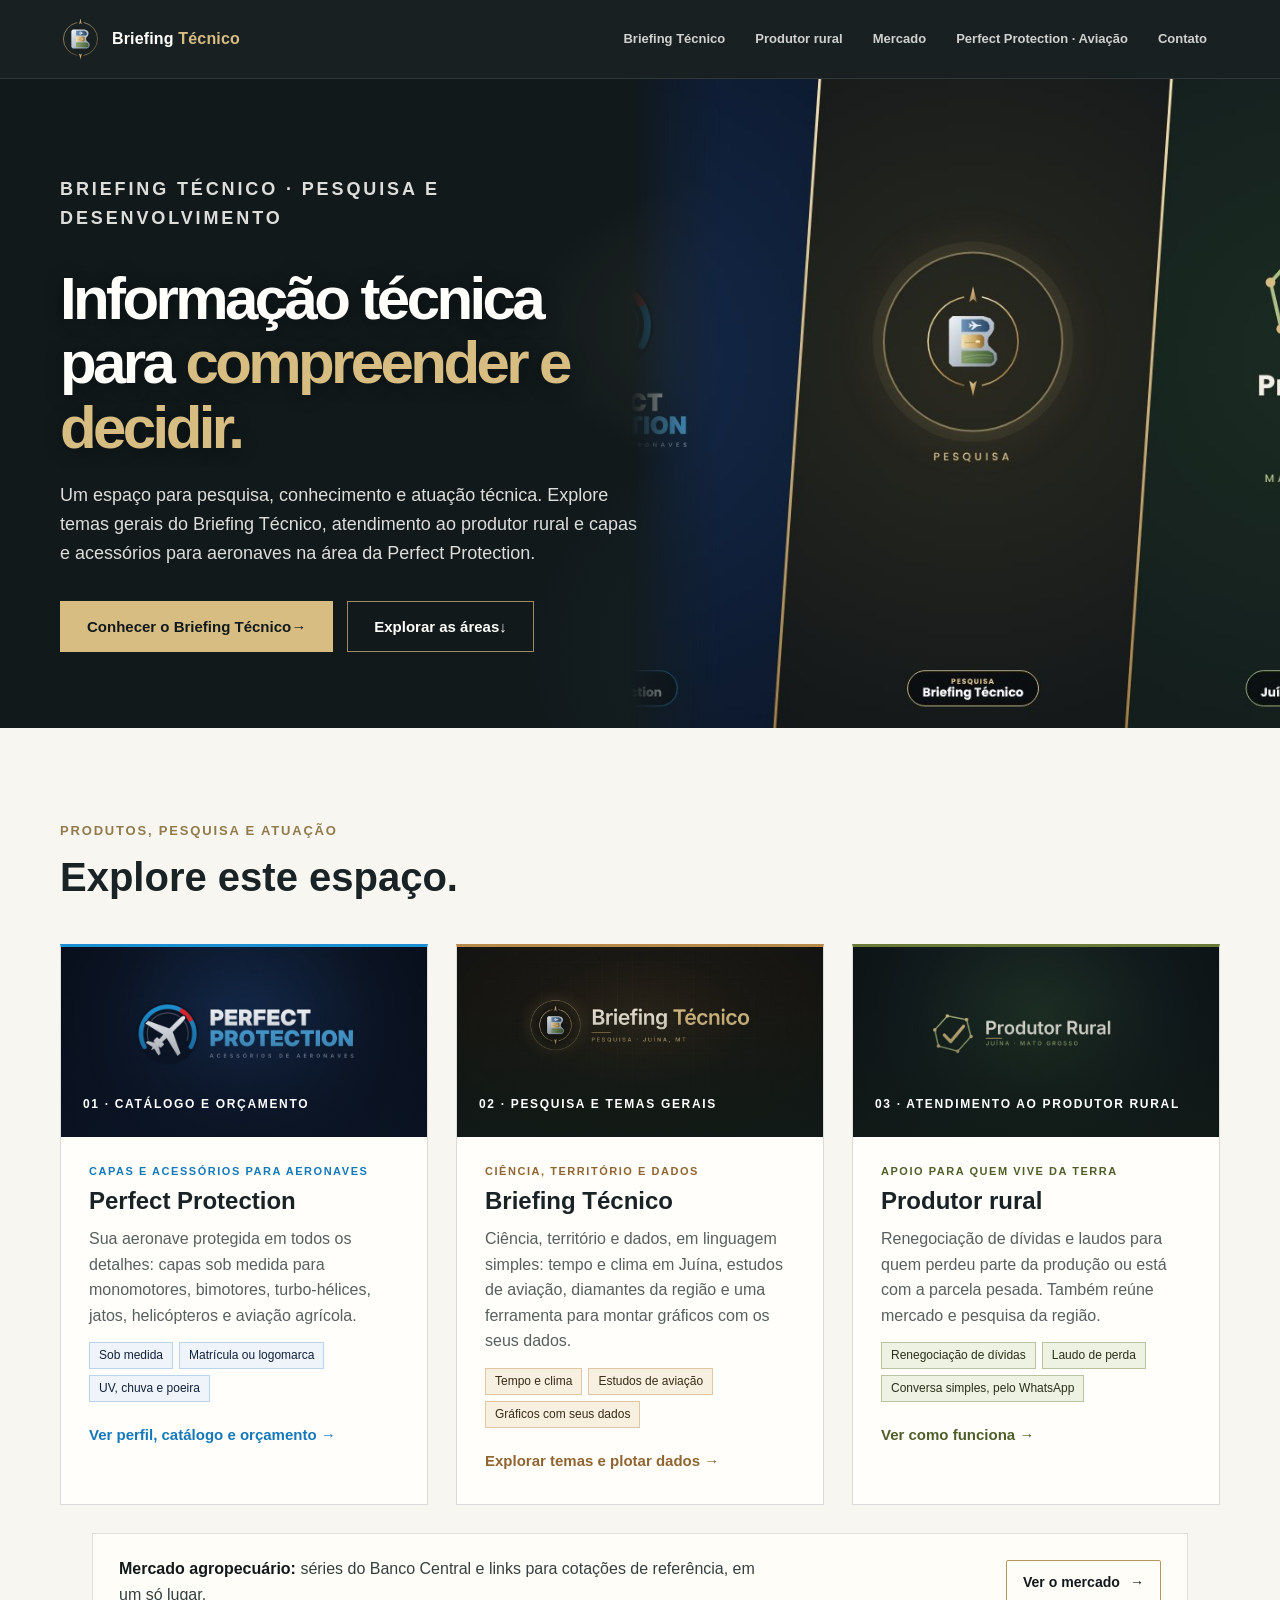
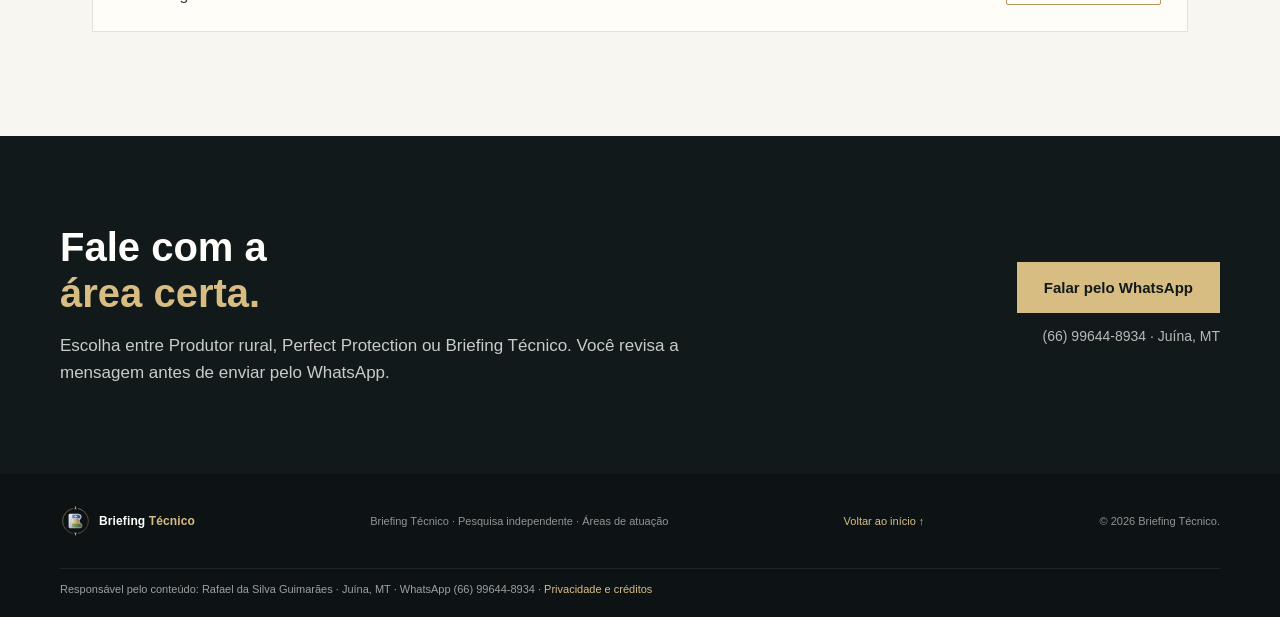
==== commit a17d5f74: "Update site content and pages Co-authored-by: Copilot App <223556219+Copilot@users.noreply.github.co" ====
--- a/index.html
+++ b/index.html
@@ -12,6 +12,7 @@
     <link rel="stylesheet" href="ajustes.css?v=20261021">
     <link rel="stylesheet" href="perfect-protection.css?v=perfil-20261027">
     <link rel="stylesheet" href="banners.css?v=20261027b">
+    <link rel="stylesheet" href="atalhos.css?v=20261111">
     <script src="script.js?v=locations-br-20261022" defer></script>
     <script src="navegacao.js?v=nav-20261015" defer></script>
   </head>
@@ -28,7 +29,8 @@
         </button>
         <nav class="main-nav" id="main-navigation" aria-label="Áreas principais">
           <a class="topico" href="briefing.html">Briefing Técnico</a>
-          <a class="topico" href="scr.html">Produtor rural</a>
+          <a class="topico" href="produtor-rural.html">Produtor rural</a>
+          <a class="topico" href="mercado.html">Mercado</a>
           <a class="topico" href="perfect-protection.html">Perfect Protection · Aviação</a>
           <a class="topico" href="#janela-contato">Contato</a>
         </nav>
@@ -55,7 +57,7 @@
         <p>Laudo que mostra quanto a propriedade consegue pagar hoje, comparando receitas e custos.</p>
       </div>
 
-      <a class="janela-acao" href="scr.html">Ver como funciona →</a>
+      <a class="janela-acao" href="produtor-rural.html">Ver como funciona →</a>
   </section>
   <section class="janela" id="janela-aeronave" tabindex="-1" aria-labelledby="t-aeronave" hidden>
       <div class="janela-topo">
@@ -81,12 +83,12 @@
   </section>
   <section class="janela" id="janela-tempo" tabindex="-1" aria-labelledby="t-tempo" hidden>
       <div class="janela-topo">
-        <span class="janela-rotulo">Pesquisa rural</span>
+        <span class="janela-rotulo">Briefing Técnico</span>
         <button class="janela-fechar" type="button" data-fechar aria-label="Fechar: Tempo e clima no campo">Fechar ×</button>
       </div>
       <h2 id="t-tempo">Tempo e clima no campo</h2>
-      <p>Previsão, clima observado e estudos agroclimáticos estão organizados junto aos demais assuntos rurais, com fontes e limites de uso identificados.</p>
-      <a class="janela-acao" href="scr.html">Entrar na área do produtor rural →</a>
+      <p>Previsão, clima observado, El Niño e o contexto da região estão no Briefing Técnico, com fontes e limites de uso identificados.</p>
+      <a class="janela-acao" href="observatorio.html">Ver tempo e clima em Juína →</a>
   </section>
   <section class="janela" id="janela-pesquisa" tabindex="-1" aria-labelledby="t-pesquisa" hidden>
       <div class="janela-topo">
@@ -94,18 +96,18 @@
         <button class="janela-fechar" type="button" data-fechar aria-label="Fechar: Cada assunto no seu espaço">Fechar ×</button>
       </div>
       <h2 id="t-pesquisa">Cada assunto no seu espaço</h2>
-      <p>A navegação separa pesquisa rural, temas gerais e aviação para facilitar a consulta.</p>
-      <div class="janela-item">
-        <h3><a href="scr.html">Pesquisa rural</a></h3>
-        <p>Serviços técnicos, pesquisa, mercado agropecuário, produção e clima.</p>
+      <p>A navegação separa o produtor rural, os temas gerais e a Perfect Protection para facilitar a consulta.</p>
+      <div class="janela-item">
+        <h3><a href="produtor-rural.html">Pesquisa rural</a></h3>
+        <p>Serviços técnicos, pesquisa rural e mercado agropecuário.</p>
       </div>
       <div class="janela-item">
         <h3><a href="briefing.html">Briefing Técnico · temas gerais</a></h3>
-        <p>Leituras e fontes de interesse independente, com ferramenta local de plotagem de dados.</p>
+        <p>Tempo e clima, estudos de aviação, leituras de interesse geral e ferramenta local de plotagem de dados.</p>
       </div>
       <div class="janela-item">
         <h3><a href="perfect-protection.html">Perfect Protection · aviação</a></h3>
-        <p>Catálogo de capas e acessórios e referências aeronáuticas.</p>
+        <p>Catálogo de capas e acessórios para aeronaves.</p>
       </div>
 
       <a class="janela-acao" href="briefing.html">Abrir a pesquisa independente →</a>
@@ -117,7 +119,7 @@
       </div>
       <h2 id="t-glossario">Glossário técnico</h2>
       <p>O glossário técnico, as siglas e as orientações sobre serviços rurais ficam reunidos na área do produtor rural.</p>
-      <a class="janela-acao" href="scr.html#duvidas">Ver o glossário completo →</a>
+      <a class="janela-acao" href="produtor-rural.html#duvidas">Ver o glossário completo →</a>
   </section>
   <section class="janela" id="janela-contato" tabindex="-1" aria-labelledby="t-contato" hidden>
       <div class="janela-topo">
@@ -145,16 +147,16 @@
     <main id="conteudo">
       <section class="capa capa-briefing capa-com-banner" aria-labelledby="capa-titulo">
         <picture>
-          <source media="(max-width: 1000px)" srcset="assets/banners/banner-inicial-faixa.jpg" width="1200" height="720">
-          <source media="(max-width: 1240px)" srcset="assets/banners/banner-inicial-medio.jpg" width="760" height="1000">
-          <img class="capa-foto" src="assets/banners/banner-inicial.jpg" alt="Avião agrícola amarelo, céu com nuvens e lavouras de Juína, em Mato Grosso" width="1000" height="1000">
+          <source media="(max-width: 1000px)" srcset="assets/banners/banner-inicial-faixa.jpg?v=20261111b" width="1200" height="720">
+          <source media="(max-width: 1240px)" srcset="assets/banners/banner-inicial-medio.jpg?v=20261111b" width="760" height="1000">
+          <img class="capa-foto" src="assets/banners/banner-inicial.jpg?v=20261111b" alt="Marcas da Perfect Protection, do Briefing Técnico e do Produtor Rural, em três painéis" width="1000" height="1000">
         </picture>
         <div class="capa-veu" aria-hidden="true"></div>
         <div class="container">
           <div class="capa-texto">
             <p class="capa-kicker">Briefing Técnico · pesquisa e desenvolvimento</p>
             <h1 id="capa-titulo">Informação técnica<br>para <em>compreender e decidir.</em></h1>
-            <p>Um espaço para pesquisa, conhecimento e atuação técnica. Explore temas gerais do Briefing Técnico, atendimento ao produtor rural e aviação na área própria da Perfect Protection.</p>
+            <p>Um espaço para pesquisa, conhecimento e atuação técnica. Explore temas gerais do Briefing Técnico, atendimento ao produtor rural e capas e acessórios para aeronaves na área da Perfect Protection.</p>
             <div class="capa-botoes">
               <a class="btn-ouro" href="briefing.html">Conhecer o Briefing Técnico <span aria-hidden="true">→</span></a>
               <a class="btn-linha" href="#portas-titulo">Explorar as áreas <span aria-hidden="true">↓</span></a>
@@ -169,7 +171,7 @@
           <h2 id="portas-titulo">Explore este espaço.</h2>
           <div class="portas-grid">
             <a class="porta porta-pp" href="perfect-protection.html">
-              <span class="porta-topo"><img src="assets/perfect-protection/perfil/perfil-card.jpg" alt="" width="900" height="450" loading="lazy"><img class="porta-selo" src="assets/perfect-protection/perfect-protection-simbolo.svg" alt="" width="46" height="50"><span>01 · Catálogo e orçamento</span></span>
+              <span class="porta-topo"><img src="assets/banners/card-perfect-protection.jpg?v=20261111b" alt="" width="900" height="450" loading="lazy"><span>01 · Catálogo e orçamento</span></span>
               <span class="porta-corpo">
                 <span class="porta-marca">Capas e acessórios para aeronaves</span>
                 <h3>Perfect Protection</h3>
@@ -179,25 +181,31 @@
               </span>
             </a>
             <a class="porta porta-bt" href="briefing.html">
-              <span class="porta-topo"><img src="assets/cloud-records/registro-02-2026-10-03-1744.jpg" alt="" width="900" height="450" loading="lazy"><img class="porta-selo" src="assets/brand/briefing-tecnico-marca.svg" alt="" width="46" height="48"><span>02 · Pesquisa e temas gerais</span></span>
+              <span class="porta-topo"><img src="assets/banners/card-briefing-tecnico.jpg?v=20261111b" alt="" width="900" height="450" loading="lazy"><span>02 · Pesquisa e temas gerais</span></span>
               <span class="porta-corpo">
                 <span class="porta-marca">Ciência, território e dados</span>
                 <h3>Briefing Técnico</h3>
-                <p>Ciência, território e dados, em linguagem simples: diamantes de Juína, fontes confiáveis e uma ferramenta para montar gráficos com os seus dados.</p>
-                <span class="porta-tags"><span>Fonte sempre à vista</span><span>Plotagem no navegador</span><span>Seus dados ficam com você</span></span>
+                <p>Ciência, território e dados, em linguagem simples: tempo e clima em Juína, estudos de aviação, diamantes da região e uma ferramenta para montar gráficos com os seus dados.</p>
+                <span class="porta-tags"><span>Tempo e clima</span><span>Estudos de aviação</span><span>Gráficos com seus dados</span></span>
                 <span class="porta-seta">Explorar temas e plotar dados →</span>
               </span>
             </a>
-            <a class="porta porta-pr" href="scr.html">
-              <span class="porta-topo"><img src="assets/scr/juina-aerea.jpg" alt="" width="900" height="450" loading="lazy"><img class="porta-selo" src="assets/scr/scr-logo.svg" alt="" width="60" height="32"><span>03 · Atendimento ao produtor rural</span></span>
+            <a class="porta porta-pr" href="produtor-rural.html">
+              <span class="porta-topo"><img src="assets/banners/card-produtor-rural.jpg?v=20261111b" alt="" width="900" height="450" loading="lazy"><span>03 · Atendimento ao produtor rural</span></span>
               <span class="porta-corpo">
                 <span class="porta-marca">Apoio para quem vive da terra</span>
                 <h3>Produtor rural</h3>
-                <p>Renegociação de dívidas e laudos para quem perdeu parte da produção ou está com a parcela pesada. Também reúne mercado, clima e pesquisa da região.</p>
+                <p>Renegociação de dívidas e laudos para quem perdeu parte da produção ou está com a parcela pesada. Também reúne mercado e pesquisa da região.</p>
                 <span class="porta-tags"><span>Renegociação de dívidas</span><span>Laudo de perda</span><span>Conversa simples, pelo WhatsApp</span></span>
                 <span class="porta-seta">Ver como funciona →</span>
               </span>
             </a>
+          </div>
+          <div class="atalhos-faixa atalhos-faixa-inicio">
+            <div class="container">
+              <p><strong>Mercado agropecuário:</strong> séries do Banco Central e links para cotações de referência, em um só lugar.</p>
+              <a class="atalho-botao claro" href="mercado.html">Ver o mercado <span aria-hidden="true">→</span></a>
+            </div>
           </div>
         </div>
       </section>
--- a/atalhos.css
+++ b/atalhos.css
@@ -0,0 +1,20 @@
+/* Atalhos e blocos adicionados em 11/11/2026: estudos de aviação, atalhos para Mercado e Tempo e clima. */
+.estudos-aviacao-grid{display:grid;grid-template-columns:minmax(0,1fr) minmax(0,1.1fr);gap:clamp(24px,4vw,56px);align-items:start}
+.estudos-aviacao-links{display:grid;gap:12px}
+.estudos-aviacao-links a{display:flex;justify-content:space-between;align-items:center;gap:16px;padding:18px 22px;border:1px solid rgba(17,25,27,.14);background:#fffdf8;color:#11191b;text-decoration:none;transition:border-color .2s,transform .2s}
+.estudos-aviacao-links a:hover,.estudos-aviacao-links a:focus-visible{border-color:#b8955a;transform:translateY(-1px)}
+.estudos-aviacao-links strong{display:block;font-size:1rem}
+.estudos-aviacao-links small{display:block;margin-top:4px;color:#4b5557;font-size:.88rem;line-height:1.45}
+.estudos-aviacao-nota{grid-column:1/-1;margin:0;padding:14px 18px;border-left:3px solid #b8955a;background:rgba(184,149,90,.1);font-size:.9rem;color:#33403f}
+.atalhos-destaque{display:flex;flex-wrap:wrap;gap:12px;margin-top:22px}
+.atalho-botao{display:inline-flex;align-items:center;gap:10px;padding:10px 16px;border:1.5px solid #d8bd83;border-radius:2px;color:#f6f2e8;background:rgba(216,189,131,.08);font-weight:600;text-decoration:none;font-size:.88rem}
+.atalho-botao:hover,.atalho-botao:focus-visible{background:rgba(216,189,131,.2)}
+.atalho-botao.claro{color:#11191b;border-color:#b8955a;background:#fffdf8}
+.atalho-botao.claro:hover{background:#f3ead6}
+.atalhos-faixa{padding:28px 0 8px}
+.atalhos-faixa .container{display:flex;flex-wrap:wrap;align-items:center;justify-content:space-between;gap:16px;padding:22px 26px;border:1px solid rgba(17,25,27,.12);background:#fffdf8}
+.atalhos-faixa p{margin:0;color:#33403f;max-width:640px}
+.atalhos-faixa p strong{color:#11191b}
+@media (max-width:760px){.estudos-aviacao-grid{grid-template-columns:1fr}.atalhos-faixa .container{flex-direction:column;align-items:flex-start}}
+.scr-brand-art img[src*="produtor-rural-simbolo"]{width:56%;max-width:260px;height:auto;margin:36px auto 18px;display:block}
+.site-footer img[src*="produtor-rural-simbolo"]{width:84px;height:auto}
